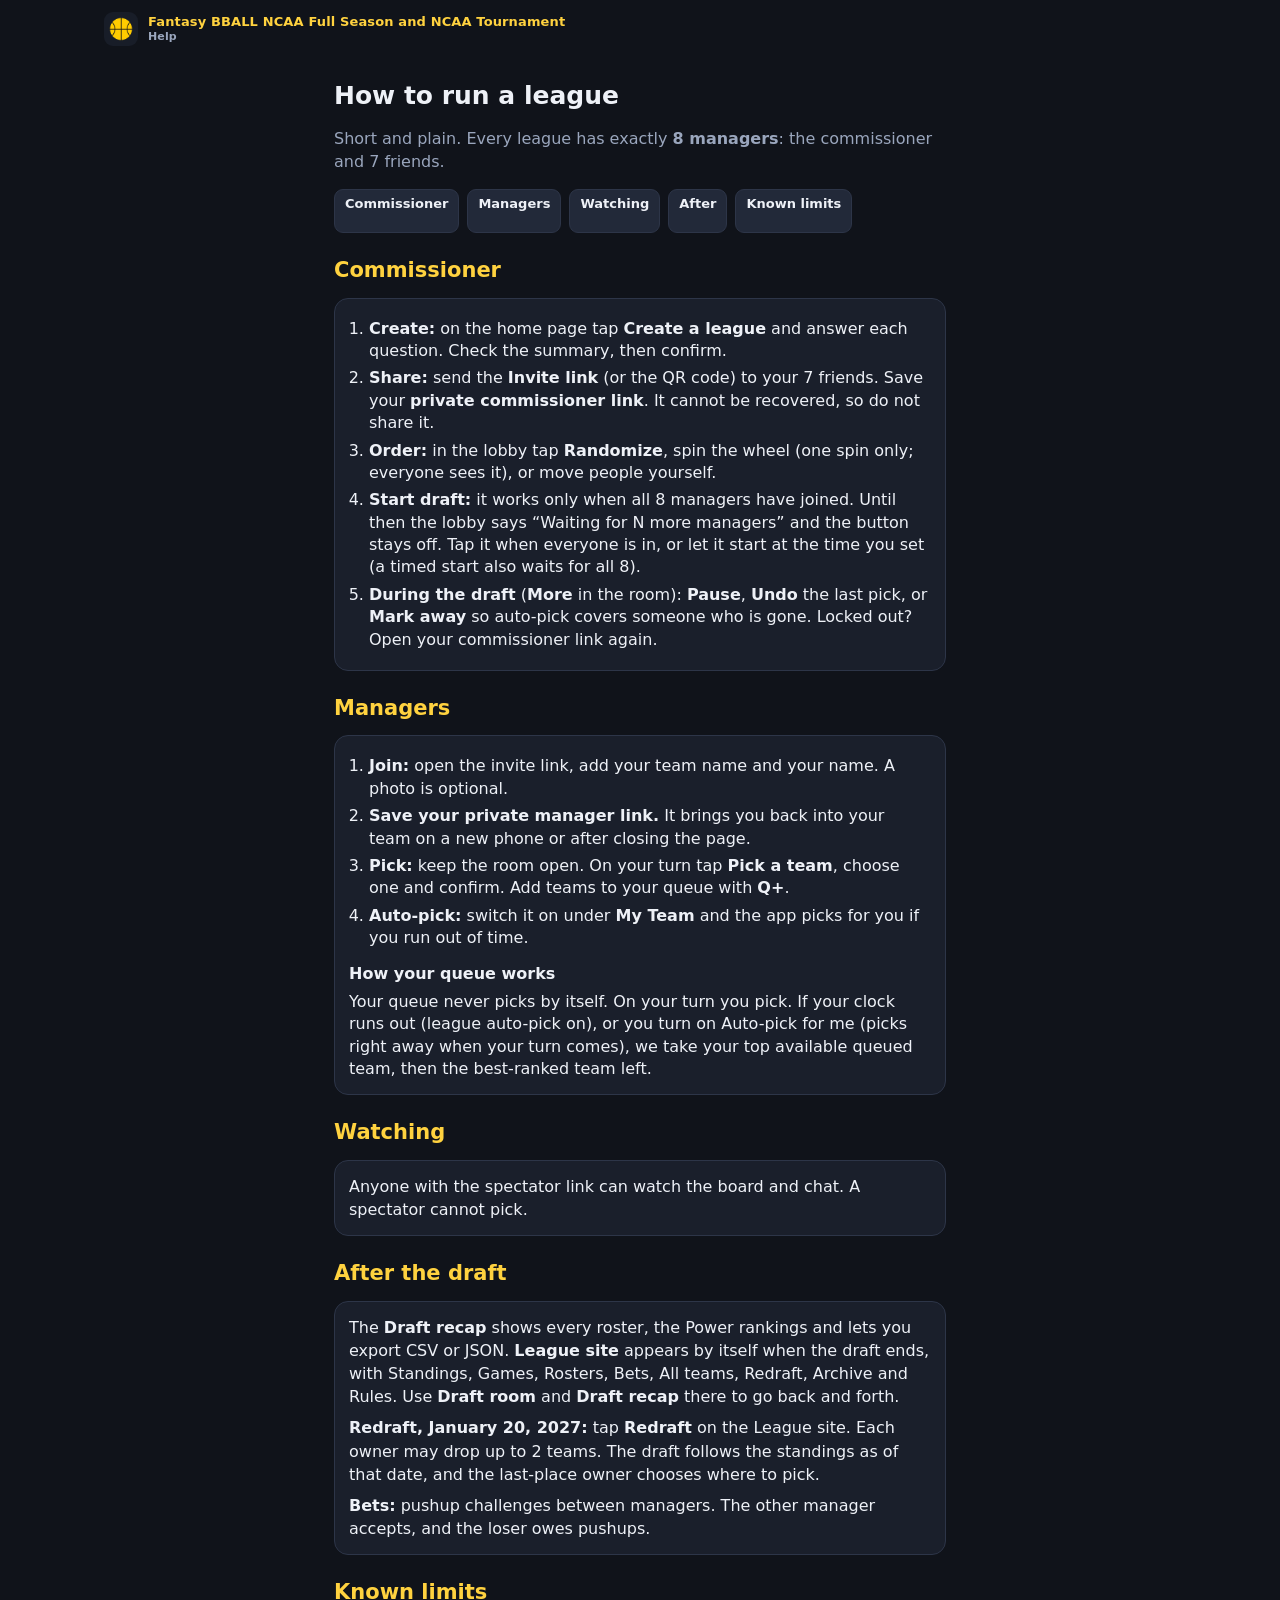
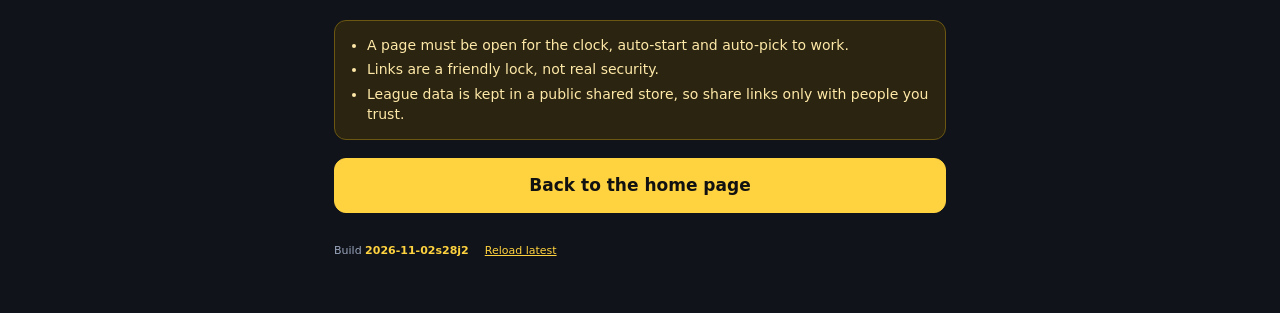
==== help.html @ fe318aaf "Request form uses the New bet template; Quick bet is an inline drop-down opening Request a bet" ====
<!doctype html>
<html lang="en">
<head>
<meta charset="utf-8">
<meta http-equiv="Content-Security-Policy" content="default-src 'self'; script-src 'self'; style-src 'self' 'unsafe-inline'; img-src 'self' data: blob: https://a.espncdn.com; connect-src 'self' https://textdb.dev; object-src 'none'; base-uri 'self'; form-action 'self'; frame-src 'none'">
<meta name="viewport" content="width=device-width,initial-scale=1,viewport-fit=cover">
<meta name="theme-color" content="#10131a">
<link rel="manifest" href="manifest.webmanifest">
<link rel="icon" type="image/png" href="icons/icon-192.png">
<link rel="apple-touch-icon" sizes="180x180" href="icons/apple-touch-icon.png">
<meta name="apple-mobile-web-app-capable" content="yes">
<meta name="mobile-web-app-capable" content="yes">
<meta name="apple-mobile-web-app-title" content="Fantasy BBALL">
<meta name="apple-mobile-web-app-status-bar-style" content="black">
<meta name="format-detection" content="telephone=no">
<link rel="stylesheet" href="css/app.css">
<title>How to run a league · Fantasy BBALL NCAA Full Season and NCAA Tournament</title>
</head>
<body>
<div id="top"></div>
<div class="wrap" id="app">
<div class="landing" id="helppage">
<h1>How to run a league</h1>
<p class="mut">Short and plain. Every league has exactly <b>8 managers</b>: the commissioner and 7 friends.</p>
<div class="row" id="helpjump"><a class="btn sm" href="#commissioner">Commissioner</a><a class="btn sm" href="#managers">Managers</a><a class="btn sm" href="#spectators">Watching</a><a class="btn sm" href="#after">After</a><a class="btn sm" href="#limits">Known limits</a></div>

<h2 id="commissioner" style="margin-top:22px">Commissioner</h2>
<div class="card" id="h_commissioner">
<ol class="steps">
<li><b>Create:</b> on the home page tap <b>Create a league</b> and answer each question. Check the summary, then confirm.</li>
<li><b>Share:</b> send the <b>Invite link</b> (or the QR code) to your 7 friends. Save your <b>private commissioner link</b>. It cannot be recovered, so do not share it.</li>
<li><b>Order:</b> in the lobby tap <b>Randomize</b>, spin the wheel (one spin only; everyone sees it), or move people yourself.</li>
<li><b>Start draft:</b> it works only when all 8 managers have joined. Until then the lobby says “Waiting for N more managers” and the button stays off. Tap it when everyone is in, or let it start at the time you set (a timed start also waits for all 8).</li>
<li><b>During the draft</b> (<b>More</b> in the room): <b>Pause</b>, <b>Undo</b> the last pick, or <b>Mark away</b> so auto-pick covers someone who is gone. Locked out? Open your commissioner link again.</li>
</ol></div>

<h2 id="managers" style="margin-top:22px">Managers</h2>
<div class="card" id="h_managers">
<ol class="steps">
<li><b>Join:</b> open the invite link, add your team name and your name. A photo is optional.</li>
<li><b>Save your private manager link.</b> It brings you back into your team on a new phone or after closing the page.</li>
<li><b>Pick:</b> keep the room open. On your turn tap <b>Pick a team</b>, choose one and confirm. Add teams to your queue with <b>Q+</b>.</li>
<li><b>Auto-pick:</b> switch it on under <b>My Team</b> and the app picks for you if you run out of time.</li>
</ol>
<h3 style="margin-top:12px">How your queue works</h3>
<p style="margin:0;line-height:1.4">Your queue never picks by itself. On your turn you pick. If your clock runs out (league auto-pick on), or you turn on Auto-pick for me (picks right away when your turn comes), we take your top available queued team, then the best-ranked team left.</p>
</div>

<h2 id="spectators" style="margin-top:22px">Watching</h2>
<div class="card" id="h_spec"><p style="margin:0">Anyone with the spectator link can watch the board and chat. A spectator cannot pick.</p></div>

<h2 id="after" style="margin-top:22px">After the draft</h2>
<div class="card" id="h_after"><p style="margin:0">The <b>Draft recap</b> shows every roster, the Power rankings and lets you export CSV or JSON. <b>League site</b> appears by itself when the draft ends, with Standings, Games, Rosters, Bets, All teams, Redraft, Archive and Rules. Use <b>Draft room</b> and <b>Draft recap</b> there to go back and forth.</p><p style="margin:8px 0 0"><b>Redraft, January 20, 2027:</b> tap <b>Redraft</b> on the League site. Each owner may drop up to 2 teams. The draft follows the standings as of that date, and the last-place owner chooses where to pick.</p><p style="margin:8px 0 0"><b>Bets:</b> pushup challenges between managers. The other manager accepts, and the loser owes pushups.</p></div>

<h2 id="limits" style="margin-top:22px">Known limits</h2>
<div class="card note" id="h_limits" style="margin-top:12px">
<ul class="steps">
<li>A page must be open for the clock, auto-start and auto-pick to work.</li>
<li>Links are a friendly lock, not real security.</li>
<li>League data is kept in a public shared store, so share links only with people you trust.</li>
</ul></div>

<p style="margin-top:18px"><a class="btn pri block" href="index.html" id="helphome">Back to the home page</a></p>
</div>
</div>
<script src="js/version.js"></script>
<script src="js/qr.min.js"></script>
<script src="shared/ui.js?v=1.23.0"></script>
<script src="js/core.js"></script>
<script src="js/store.js"></script>
<script src="assets/teams.js"></script>
<script src="js/ui.js"></script>
<script src="js/help.js"></script>
</body>
</html>
---- css/app.css ----
:root{--bg:#10131a;--card:#1a1f2b;--card2:#222939;--line:#2d3548;--tx:#eef1f7;--mut:#9aa6bd;--acc:#ffd23f;--good:#4ade80;--bad:#f87171;--warn:#fbbf24;--sb:env(safe-area-inset-bottom,0px)}
*{box-sizing:border-box;-webkit-tap-highlight-color:transparent}
html,body{margin:0;background:var(--bg);color:var(--tx);font:16px/1.45 system-ui,-apple-system,Segoe UI,Roboto,sans-serif}
body{min-height:100vh;min-height:100dvh}
a{color:var(--acc)}button{font:inherit;color:inherit;cursor:pointer}
.wrap{max-width:640px;margin:0 auto;padding:0 max(14px,env(safe-area-inset-right)) 40px max(14px,env(safe-area-inset-left))}
.wrap.wide{max-width:1100px}
.top{display:flex;align-items:center;gap:10px;padding:12px max(14px,env(safe-area-inset-right)) 8px max(14px,env(safe-area-inset-left));max-width:1100px;margin:0 auto}
.top .logo{width:34px;height:34px;border-radius:9px;flex:none}
.top .brand{font-weight:900;font-size:13px;line-height:1.15;color:var(--acc);letter-spacing:.01em;text-decoration:none;flex:1;min-width:0}
.top .brand small{display:block;color:var(--mut);font-weight:700;font-size:11px;margin-top:1px}
.top .hr{display:flex;gap:6px;align-items:center;flex:none}
h1{margin:6px 0 4px;font-size:clamp(26px,7.4vw,38px);line-height:1.1;color:var(--tx)}
h1 em{font-style:normal;color:var(--acc)}
h2{margin:0 0 6px;font-size:20px}
.sub{color:var(--mut);margin:0 0 16px}
.mut{color:var(--mut)}.small{font-size:13px}.tiny{font-size:12px}
.card{background:var(--card);border:1px solid var(--line);border-radius:14px;padding:14px;margin:12px 0}
.card h3{margin:0 0 6px;font-size:16px}
.btn{background:var(--card2);border:1px solid var(--line);border-radius:12px;padding:10px 14px;font-weight:800;font-size:15px;text-align:center;text-decoration:none;color:var(--tx);display:inline-block}
.btn.pri{background:var(--acc);color:#111;border-color:var(--acc)}
.btn.bad{background:#3a1717;border-color:#7f2d2d;color:#ffb4b4}
.btn.sm{padding:5px 10px;font-size:13px;border-radius:9px}
.btn.block{display:block;width:100%}
.btn:disabled,.btn[disabled]{opacity:.4;cursor:not-allowed}
.link{background:none;border:0;color:var(--acc);text-decoration:underline;padding:0;font-size:inherit;font-weight:700}
.row{display:flex;gap:8px;flex-wrap:wrap;align-items:center}.row.nw{flex-wrap:nowrap}.grow{flex:1;min-width:0}
.stack>*+*{margin-top:10px}
label.f{display:block;font-weight:800;margin:0 0 4px;font-size:14px}
input[type=text],input[type=search],input[type=password],input[type=number],input[type=datetime-local],select,textarea{width:100%;background:var(--card2);border:1px solid var(--line);color:var(--tx);border-radius:12px;padding:12px;font:inherit;outline:none;font-size:16px}
input:focus,select:focus,textarea:focus{border-color:var(--acc)}
select{width:auto}
.hint{color:var(--mut);font-size:13px;margin:6px 0 0}
.err{color:#ff9a9a;font-weight:700;font-size:14px;margin:8px 0 0;min-height:1.2em}
.note{background:#2a2410;border:1px solid #6b5712;color:#ffe9a8;border-radius:12px;padding:10px 12px;font-size:14px;margin:10px 0}
.hide{display:none!important}
.pill{display:inline-flex;align-items:center;gap:5px;padding:3px 10px;border-radius:99px;font-size:12px;font-weight:800;background:var(--card2);border:1px solid var(--line);white-space:nowrap}
.pill.live{color:var(--good);border-color:#1f6b3d}.pill.bad{color:var(--warn);border-color:#8a6d12}
.pill i{width:8px;height:8px;border-radius:50%;background:currentColor;display:inline-block}.pill.live i{animation:pulse 1.8s infinite}
@keyframes pulse{50%{opacity:.3}}
/* avatars */
.av{display:inline-flex;align-items:center;justify-content:center;border-radius:50%;flex:none;overflow:hidden;color:#111;font-weight:900;background:#888;line-height:1;vertical-align:middle}
.av img{width:100%;height:100%;object-fit:cover;display:block}
/* wizard */
.wiz{min-height:calc(100vh - 62px);min-height:calc(100dvh - 62px);display:flex;flex-direction:column}
.prog{margin:4px 0 14px}.prog .bar{height:6px;background:var(--card2);border-radius:99px;overflow:hidden}.prog .bar i{display:block;height:100%;background:var(--acc);border-radius:99px;transition:width .25s}
.prog .lbl{font-size:12px;color:var(--mut);font-weight:700;margin-top:5px;display:flex;justify-content:space-between}
.q{font-size:clamp(22px,6vw,28px);font-weight:900;line-height:1.15;margin:4px 0 6px}
.opts{display:grid;gap:10px;margin:14px 0}
.opt{display:block;text-align:left;width:100%;background:var(--card);border:2px solid var(--line);border-radius:14px;padding:13px 14px}
.opt b{display:block;font-size:17px}.opt span{display:block;color:var(--mut);font-size:13.5px;margin-top:2px}
.opt.on{border-color:var(--acc);background:#2a2410}
.chips{display:flex;flex-wrap:wrap;gap:8px;margin:14px 0}
.chipb{background:var(--card);border:2px solid var(--line);border-radius:12px;padding:12px 16px;font-weight:900;font-size:17px;min-width:76px;text-align:center}
.chipb.on{border-color:var(--acc);background:var(--acc);color:#111}
.stepper{display:flex;align-items:center;justify-content:center;gap:18px;margin:18px 0}
.stepper button{width:56px;height:56px;border-radius:16px;background:var(--card2);border:1px solid var(--line);font-size:28px;font-weight:900}
.stepper output{font-size:54px;font-weight:900;min-width:90px;text-align:center;color:var(--acc);font-variant-numeric:tabular-nums}
.wnav{position:sticky;bottom:0;background:linear-gradient(transparent,var(--bg) 22%);padding:22px 0 calc(14px + var(--sb));margin-top:auto;display:flex;gap:10px}
.wnav .btn{flex:1;padding:14px}
.sumrow{display:flex;gap:10px;align-items:flex-start;padding:10px 0;border-bottom:1px solid var(--line)}.sumrow:last-child{border:0}
.sumrow .k{color:var(--mut);font-size:12px;font-weight:800;text-transform:uppercase;letter-spacing:.04em}
.sumrow .v{font-weight:800}
.sumrow .ed{margin-left:auto;background:var(--card2);border:1px solid var(--line);border-radius:9px;padding:4px 9px;font-size:13px;font-weight:800}
.board-ex{border-collapse:collapse;font-size:12px;margin:8px 0}.board-ex td,.board-ex th{border:1px solid var(--line);padding:3px 6px;text-align:center;min-width:26px}.board-ex th{color:var(--mut);font-weight:700}
.tzline{margin:8px 0;padding:10px 12px;background:var(--card);border:1px solid var(--line);border-radius:12px;font-size:14px}
.tzline b{color:var(--acc)}
/* links screen */
.lnk{margin:0 0 16px}.lnk h3{margin:0 0 2px;font-size:16px}.lnk .why{color:var(--mut);font-size:13px;margin-bottom:6px}
.url{display:block;font-size:12.5px;word-break:break-all;background:var(--card2);border:1px solid var(--line);border-radius:8px;padding:8px 10px;margin:4px 0 8px;color:var(--tx);text-decoration:none;user-select:all}
.tag{display:inline-block;font-size:11px;font-weight:900;letter-spacing:.04em;border-radius:6px;padding:1px 7px;margin-left:6px;vertical-align:middle}
.tag.pri{background:#3a1717;color:#ffb4b4}.tag.ok{background:#12351f;color:var(--good)}.tag.mut{background:var(--card2);color:var(--mut)}
.qr{background:#fff;padding:10px;border-radius:12px;display:inline-block;line-height:0}.qr svg{width:190px;height:190px}
.code{font:800 22px/1 ui-monospace,Menlo,Consolas,monospace;letter-spacing:.06em;color:var(--acc)}
/* photo */
.photo-prev{display:flex;gap:14px;align-items:center}
.crop{position:relative;width:132px;height:132px;border-radius:18px;overflow:hidden;background:var(--card2);border:1px solid var(--line);touch-action:none;flex:none}
.crop canvas{width:100%;height:100%;display:block}
.emojis{display:flex;flex-wrap:wrap;gap:6px;margin-top:8px}.emojis button{width:42px;height:42px;font-size:22px;background:var(--card2);border:2px solid var(--line);border-radius:12px}.emojis button.on{border-color:var(--acc)}
/* room */
body.room{--tabh:55px}
html:has(body.room){scroll-padding-top:60px}
.tabs{position:sticky;top:0;z-index:20;background:#0b0e14;border-bottom:1px solid var(--line);display:flex;padding:0 max(env(safe-area-inset-right),calc((100vw - 1100px)/2)) 0 max(env(safe-area-inset-left),calc((100vw - 1100px)/2))}
.tabs a{display:block;text-align:center;text-decoration:none;-webkit-tap-highlight-color:transparent}
.tabs button,.tabs a{flex:1 1 0;min-width:0;min-height:54px;background:none;border:0;padding:6px 2px 5px;color:var(--mut);font:inherit;font-size:11px;font-weight:800;position:relative;white-space:nowrap;overflow:hidden;text-overflow:ellipsis;box-shadow:inset 0 -3px 0 transparent}
.tabs button:focus-visible,.tabs a:focus-visible{outline:2px solid var(--acc);outline-offset:-3px}
@media (min-width:900px){body.room{--tabh:59px}.tabs button,.tabs a{font-size:14px;min-height:58px}.tabs button span,.tabs a span{display:inline-block;margin-right:7px;vertical-align:-2px}}
.tabs button span,.tabs a span{display:block;font-size:19px;line-height:1.1}.tabs button.on,.tabs a.on{color:var(--acc);box-shadow:inset 0 -3px 0 var(--acc)}

.tabs .bd{position:absolute;top:3px;left:55%;background:var(--bad);color:#fff;border-radius:99px;font-size:10px;padding:0 5px;font-weight:900}
.banner{border-radius:16px;padding:12px 14px;margin:8px 0;background:var(--card);border:1px solid var(--line);display:flex;gap:12px;align-items:center}
.banner .bm{flex:1;min-width:0}.banner .lbl{font-size:11px;font-weight:900;letter-spacing:.1em;color:var(--acc)}
.banner .nm{font-size:20px;font-weight:900;line-height:1.15;overflow-wrap:anywhere}.banner .sb{color:var(--mut);font-size:13px;margin-top:2px}
.banner .cd{font-size:30px;font-weight:900;font-variant-numeric:tabular-nums;text-align:right}.banner .cd small{display:block;font-size:10px;color:var(--mut);font-weight:700;letter-spacing:.05em}
.banner.me{background:var(--acc);color:#111;border-color:#fff}.banner.me .lbl,.banner.me .sb{color:#2b2400}
.cd.low{color:var(--bad)}.banner.me .cd.low{color:#a10000}.cd.warn{animation:pulse .8s infinite}
.pickbtn{display:block;width:100%;margin:8px 0 0;padding:13px;font-size:16px}
.alertbar{background:#4b3a0b;border:1px solid #8a6d12;color:#ffe08a;border-radius:12px;padding:8px 12px;margin:6px 0;font-weight:700;font-size:14px}
.cflict{background:#3a1717;border:1px solid #7f2d2d;color:#ffd0d0;border-radius:12px;padding:10px 12px;margin:8px 0;font-weight:700}
.chip{text-decoration:none;display:inline-flex;align-items:center;gap:5px;padding:2px 8px 2px 2px;border-radius:99px;font-weight:700;font-size:12.5px;border:2px solid transparent;max-width:100%;white-space:nowrap}
.chip img,.chip .nologo{width:22px;height:22px;border-radius:50%;background:#fff;object-fit:contain;padding:1px;flex:none}.chip .nologo{display:inline-block}
.chip.big{font-size:15px;padding:3px 11px 3px 3px}.chip.big img{width:30px;height:30px}
.chip.sm{font-size:11px;padding:1px 6px 1px 1px}.chip.sm img,.chip.sm .nologo{width:18px;height:18px}
.bwrap{overflow:auto;border:1px solid var(--line);border-radius:12px;background:var(--card);max-height:68vh}
table.board{border-collapse:separate;border-spacing:0;min-width:100%}
.board th,.board td{border-right:1px solid var(--line);border-bottom:1px solid var(--line);padding:3px;text-align:center;vertical-align:middle}
.board th{position:sticky;top:0;background:#151a25;z-index:2;font-size:11px;min-width:92px;padding:5px 3px;font-weight:800}
.board th .av{display:flex;margin:0 auto 2px}.board th .tn{display:block;color:var(--mut);font-weight:600;font-size:10px;overflow:hidden;text-overflow:ellipsis;white-space:nowrap;max-width:90px;margin:0 auto}
.board th.me{background:#3a3211;color:var(--acc)}
.board th.rh,.board td.rh{position:sticky;left:0;z-index:3;min-width:34px;width:34px;background:#151a25;font-size:11px;font-weight:900;color:var(--mut)}
.board td{height:48px;min-width:92px;position:relative}.board td .pn{position:absolute;top:1px;left:3px;font-size:9px;color:var(--mut);font-weight:800}
.board td.cur{outline:2px solid var(--acc);outline-offset:-2px;background:#2a2410}.board td.mine{background:#1f2616}
.board td .dim{color:#3d465c;font-size:12px;font-weight:800}.board td .chip{max-width:88px;overflow:hidden}.board td .au{position:absolute;top:1px;right:3px;font-size:9px}
.ctl{position:sticky;top:0;background:var(--bg);padding:6px 0;z-index:4}
.sortlbl{display:block;margin:8px 2px 3px;font-size:12px;font-weight:900;letter-spacing:.04em;text-transform:uppercase;color:var(--acc)}
.sortsel{display:block;width:100%;padding:11px 12px;font-size:16px;font-weight:800;border:2px solid var(--acc);border-radius:12px;background:var(--card);color:var(--tx)}
.pills{display:flex;gap:6px;margin-top:6px;overflow-x:auto;padding-bottom:2px}.pills button{flex:none;white-space:nowrap;background:var(--card);border:1px solid var(--line);border-radius:99px;padding:4px 10px;font-size:12px;font-weight:800}
.pills button.on{background:var(--acc);color:#111;border-color:var(--acc)}
.trow{display:flex;align-items:center;gap:8px;padding:7px 8px;background:var(--card);border:1px solid var(--line);border-radius:12px;margin:5px 0}.trow.taken{opacity:.5}.trow.go{cursor:pointer}
.trow .tm{flex:1;min-width:0;display:flex;flex-direction:column;gap:2px;align-items:flex-start}.trow .tm small{color:var(--mut);font-size:11px}
.trow .rk{font-size:12px;color:var(--mut);font-weight:800;min-width:36px;text-align:center}.trow .rk small{display:block;font-size:9px;font-weight:700;color:#6f7893}
.grp{background:var(--bg);margin:10px 0 2px;padding:3px 2px;font-weight:900;font-size:13px;color:var(--acc);display:flex;justify-content:space-between;border-bottom:1px solid var(--line)}.grp small{color:var(--mut);font-weight:700}
.wstar{background:none;border:0;font-size:20px;line-height:1;padding:2px 4px;color:#586079}.wstar.on{color:var(--acc)}
.qbtn{background:none;border:1px solid var(--line);border-radius:8px;font-size:11px;font-weight:900;padding:5px 6px;color:var(--mut)}.qbtn.on{color:#111;background:var(--acc);border-color:var(--acc)}
.dr{font-size:10px;font-weight:900;color:#9fd7a8}
#pickov{position:fixed;inset:0;background:#10131a;z-index:35;overflow:auto}#pickov .pbox{max-width:560px;margin:0 auto;padding:8px 12px calc(24px + var(--sb))}
#pickov .phead{display:flex;justify-content:space-between;align-items:center;gap:8px;padding:6px 2px}#pickov .phead small{display:block;color:var(--mut)}
.opills{display:flex;gap:6px;overflow-x:auto;padding:4px 0}.opills button{flex:none;display:flex;align-items:center;gap:6px;background:var(--card);border:1px solid var(--line);border-radius:99px;padding:4px 11px 4px 4px;font-weight:800;font-size:13px}.opills button.on{background:var(--acc);color:#111;border-color:var(--acc)}
.qrow{display:flex;align-items:center;gap:6px;padding:5px 0;border-bottom:1px solid var(--line)}.qrow:last-child{border:0}.qn{width:22px;color:var(--acc);font-weight:900;text-align:center}
.sw{display:flex;align-items:center;gap:10px;font-weight:800}.sw input{width:22px;height:22px;accent-color:var(--acc);flex:none}
.mrow{display:flex;gap:10px;align-items:center;padding:8px 0;border-bottom:1px solid var(--line)}.mrow:last-child{border:0}
.mrow .nm{font-weight:800;min-width:0;overflow:hidden;text-overflow:ellipsis;white-space:nowrap}.mrow .tm2{color:var(--mut);font-size:12.5px;overflow:hidden;text-overflow:ellipsis;white-space:nowrap}
.mrow .no{color:var(--acc);font-weight:900;width:22px;text-align:center;flex:none}
.mrow.drag{background:#2a2410;border-radius:10px}.handle{touch-action:none;cursor:grab;color:var(--mut);font-size:20px;padding:4px 6px;user-select:none}
.mrow.open .nm{color:var(--mut)}
.dot{width:9px;height:9px;border-radius:50%;background:#5b6578;display:inline-block;flex:none}.dot.on{background:var(--good);box-shadow:0 0 0 2px rgba(74,222,128,.22)}
.seg{display:flex;gap:6px;margin:6px 0}.seg button{flex:1;background:var(--card);border:1px solid var(--line);border-radius:10px;padding:8px;font-weight:800}.seg button.on{background:var(--acc);color:#111;border-color:var(--acc)}
.msg{background:var(--card);border:1px solid var(--line);border-radius:12px;padding:7px 10px;margin:6px 0;max-width:92%}.msg.mine{margin-left:auto;background:#2a2410;border-color:#5b4a12}
.msg .who{font-size:11px;font-weight:900;color:var(--acc);display:flex;gap:6px;align-items:center}.msg .tx{overflow-wrap:anywhere;white-space:pre-wrap}
.msg .rx{display:flex;gap:4px;flex-wrap:wrap;margin-top:4px}.rx button{background:var(--card2);border:1px solid var(--line);border-radius:99px;padding:1px 7px;font-size:12px}.rx button.on{border-color:var(--acc);background:#3a3211}
.chatbox{position:sticky;bottom:var(--sb);display:flex;gap:6px;background:var(--bg);padding:8px 0;z-index:4}
.tag2{display:inline-block;font-size:10px;font-weight:900;border-radius:6px;padding:1px 6px;letter-spacing:.04em;background:var(--card2);color:var(--mut)}.tag2.value{background:#12351f;color:var(--good)}.tag2.reach{background:#3a1717;color:#ffb4b4}.tag2.auto{color:var(--acc)}
.sheetbg{position:fixed;inset:0;background:rgba(0,0,0,.6);z-index:40;display:flex;align-items:flex-end;justify-content:center}
.sheet{background:var(--card);border-top:3px solid var(--acc);border-radius:18px 18px 0 0;padding:16px 16px calc(16px + var(--sb));width:100%;max-width:520px;max-height:90vh;max-height:90dvh;overflow:auto}
.fixedval{padding:11px 12px;border:1px dashed var(--line);border-radius:10px;color:var(--mut);font-size:16px}
.sheet h2{margin:0 0 8px;font-size:20px}
.toast{position:fixed;left:50%;transform:translateX(-50%);bottom:calc(12px + var(--sb));background:#0b0e14;border:1px solid var(--acc);color:var(--tx);padding:9px 14px;border-radius:12px;z-index:60;max-width:92vw;font-weight:700;box-shadow:0 6px 24px rgba(0,0,0,.5);text-align:center;font-size:14px}
.ov{position:fixed;inset:0;background:rgba(5,7,11,.94);z-index:50;display:flex;flex-direction:column;align-items:center;justify-content:center;padding:20px;overflow:auto}
.who8{display:grid;grid-template-columns:1fr 1fr;gap:8px;width:100%;max-width:420px;margin:14px 0}.who8 button{display:flex;flex-direction:column;align-items:center;gap:6px;background:var(--card);border:1px solid var(--line);border-radius:14px;padding:12px 8px;font-weight:800;font-size:15px}
.urlbox{font-size:12px;word-break:break-all;background:var(--card2);padding:6px 8px;border-radius:8px;margin:6px 0;user-select:all}
.pr{display:flex;flex-wrap:wrap;align-items:center;gap:5px 6px;background:var(--card);border:1px solid var(--line);border-radius:12px;padding:6px 9px;min-width:0;margin:6px 0}
.pr .prl{font-size:12px;font-weight:800;color:var(--acc)}.pc{display:inline-flex;align-items:center;gap:5px;padding:2px 9px 2px 3px;border-radius:99px;border:1px solid var(--line);background:var(--card2);font-size:12px;font-weight:700}
.pc.off{opacity:.7;background:transparent;border-style:dashed;color:var(--mut)}.pc.me{border-color:var(--acc)}
#buildtag{font-size:11px;color:var(--mut);margin:14px 0 0;display:flex;gap:8px;align-items:center;flex-wrap:wrap}#buildtag b{color:var(--acc)}
#buildtag a{display:inline-flex;align-items:center;box-sizing:border-box;min-height:44px;min-width:44px;padding:0 8px}
#wheelov{position:fixed;inset:0;background:rgba(8,10,16,.9);z-index:45;display:flex;align-items:flex-start;justify-content:center;overflow:auto;padding:10px}
.wbox{background:var(--card);border:1px solid var(--line);border-top:3px solid var(--acc);border-radius:18px;padding:12px;width:100%;max-width:420px}.wbox h2{margin:0 0 4px;font-size:19px}
.wheelwrap{position:relative;width:min(100%,300px);margin:6px auto}.wheelwrap svg{width:100%;height:auto;display:block;overflow:visible}
.wptr{position:absolute;left:50%;top:-8px;transform:translateX(-50%);width:0;height:0;border-left:11px solid transparent;border-right:11px solid transparent;border-top:22px solid var(--acc);z-index:2}
.wslots{display:grid;grid-template-columns:1fr 1fr;gap:4px 8px;margin:8px 0}.wslot{display:flex;gap:6px;align-items:center;background:var(--card2);border:1px solid var(--line);border-radius:10px;padding:5px 8px;font-size:13px;font-weight:700;min-width:0}
.wslot b{color:var(--acc);min-width:18px}.wslot.next{border-color:var(--acc)}.wslot.empty{color:var(--mut);font-weight:600}.wslot span{overflow:hidden;text-overflow:ellipsis;white-space:nowrap}
.wwin{text-align:center;font-weight:900;font-size:16px;min-height:24px;color:var(--acc)}
.rost{display:flex;flex-wrap:wrap;gap:5px;margin-top:8px}
@media(min-width:900px){body.room .wrap{max-width:1100px}.board td,.board th{min-width:104px}.bwrap{max-height:72vh}}
.landing{padding-top:22px;text-align:left}.landing h1{font-size:25px;line-height:1.15;margin:6px 0 8px}.landing .ball{font-size:38px}.landing .btn.block{padding:14px;font-size:17px;margin:14px 0 4px}
.toprow{display:flex;gap:6px;align-items:center;flex-wrap:wrap;max-width:1100px;margin:0 auto;padding:0 max(14px,env(safe-area-inset-right)) 6px max(14px,env(safe-area-inset-left))}
.toast{pointer-events:none}
/* ---- league site (Stage 2) ---- */
.strow{padding:0;overflow:hidden}.strow summary{display:flex;align-items:center;gap:10px;padding:10px 12px;cursor:pointer;list-style:none}.strow summary::-webkit-details-marker{display:none}
.strow summary .grow{display:flex;flex-direction:column;line-height:1.25}.strow .nm{font-size:16px;overflow:hidden;text-overflow:ellipsis;white-space:nowrap}.strow .tn{overflow:hidden;text-overflow:ellipsis;white-space:nowrap}
.place{width:26px;text-align:center;font-weight:900;font-size:18px;color:var(--mut);flex:none}.place small{font-size:11px}.place.first{color:var(--acc)}
.score{text-align:right;flex:none;min-width:48px;display:flex;flex-direction:column;line-height:1.1}.score b{font-size:24px}.score small{font-size:11px;color:var(--mut);font-weight:700}
.strow[open] summary{border-bottom:1px solid var(--line);background:var(--card2)}
.strow .det{padding:8px 12px 10px}.tl{display:flex;align-items:center;gap:8px;padding:3px 0}.tl2{padding:4px 0;border-top:1px solid var(--line)}.tl2:first-child{border-top:0}.evs{margin-top:1px}
.up{padding:5px 0;border-top:1px solid var(--line);display:flex;flex-wrap:wrap;gap:5px;align-items:center}.up:first-of-type{border-top:0}
.seedtag{background:var(--acc);color:#111;border-radius:6px;padding:0 6px;font-size:11px;font-weight:900}
.tcard .schools{margin-top:10px}.school{display:flex;align-items:center;gap:8px;flex-wrap:wrap;padding:5px 0;border-top:1px solid var(--line)}.school:first-child{border-top:0}.school .rec{min-width:34px}.school .stt{color:var(--mut);margin-left:auto;text-align:right}
.dayh{font-size:12px;font-weight:900;color:var(--mut);text-transform:uppercase;letter-spacing:.04em;margin:14px 2px 2px}
.game{padding:8px 12px;margin:6px 0}.game .gt{margin-bottom:2px}.gs{display:flex;align-items:center;gap:7px;padding:2px 0}.gs .sd{width:18px;text-align:center;font-size:11px;font-weight:800;color:var(--mut)}.gs .own{color:var(--mut)}
.gs .sc{margin-left:auto;font-weight:700;font-size:17px;color:var(--mut);min-width:28px;text-align:right}.gs.w .sc{color:var(--tx);font-weight:900}
.upb{background:var(--warn);color:#111;border-radius:5px;padding:0 5px;font-size:10px;font-weight:900;text-transform:uppercase}
.gfil{margin:4px 0 2px;flex-wrap:nowrap}.gfil select{flex:1;min-width:0;width:100%}

@media(min-width:900px){#lapp{max-width:960px}.tgrid{display:grid;grid-template-columns:1fr 1fr;gap:0 14px;align-items:start}.dsplit{display:grid;grid-template-columns:1fr 1fr;gap:0 14px;align-items:start}}
.demobar{background:var(--acc);color:#111;font-weight:700;font-size:14px;padding:8px 12px;text-align:center;position:sticky;top:0;z-index:20}
.demobar a{color:#111;text-decoration:underline;margin-left:6px}
.board th .tn{white-space:normal;line-height:1.15;max-height:2.3em;overflow:hidden;max-width:100px}
@media(min-width:1200px){body.room .wrap{max-width:1400px}.board td,.board th{min-width:100px}}

/* help page */
.steps{margin:0;padding-left:20px}.steps li{margin:5px 0;line-height:1.4}ul.steps{list-style:disc}#helppage h2{font-size:21px;color:var(--acc);margin-bottom:0}#helpjump{margin:12px 0 0}#helppage .card h3{color:var(--tx)}html{scroll-padding-top:12px}html:has(#helppage){scroll-behavior:smooth}

/* touch devices: tap targets of at least 44 px (iOS / Android guidance) and no double-tap zoom delay */
html{touch-action:manipulation}
@media (pointer:coarse),(max-width:700px){
  a.url{min-height:44px;display:flex;align-items:center}
 .btn,.btn.sm,button.btn{min-height:44px}
 .btn.sm{min-width:44px;display:inline-flex;align-items:center;justify-content:center}
 .seg button,.opills button,.pills button,.chipb,.sumrow .ed,.qbtn,.wstar,button[data-a=ropen],button[data-a=emoji],button[data-a=om]{min-height:44px;min-width:44px}
 .pills button,.opills button{display:inline-flex;align-items:center}
 .sw{min-height:44px}
 .rx button,.msg .rx button{min-height:44px;min-width:44px}
 .handle{display:inline-flex;align-items:center;justify-content:center;min-width:44px;min-height:44px}
 .link{min-height:44px;min-width:44px;padding:0 10px}
 input[type=range]{min-height:44px;margin:0}
 .top .brand{display:flex;flex-direction:column;justify-content:center;min-height:44px}
 #buildtag a{display:inline-flex;align-items:center;box-sizing:border-box;min-height:44px;min-width:44px;padding:0 8px}
 #leaguehome2,.demobar a{display:inline-block;padding:12px 8px}
 .demobar a{margin:-12px 0 -12px 4px}
}
a,button,input,select,textarea,label,summary,[data-a]{touch-action:manipulation}
/* WebKit (iPhone/iPad) draws a native white select that hides the light text: use our own dark select with a chevron; dark native pickers */
:root{color-scheme:dark}
select,select.sortsel{-webkit-appearance:none;appearance:none;background-color:var(--card2);color:var(--tx);padding-right:36px;background-image:url("data:image/svg+xml,%3Csvg xmlns='http://www.w3.org/2000/svg' width='14' height='9' viewBox='0 0 14 9'%3E%3Cpath d='M1 1l6 6 6-6' fill='none' stroke='%239aa6bd' stroke-width='2' stroke-linecap='round' stroke-linejoin='round'/%3E%3C/svg%3E");background-repeat:no-repeat;background-position:right 13px center}
select.sortsel{background-color:var(--card)}
select option{background:var(--card);color:var(--tx)}
/* toast: 12px above the bottom edge; above the sticky League site button while that button is showing (it is hidden at >=900px wide and on short landscape phones) */
body.hasstick .toast{bottom:calc(72px + var(--sb))}
@media (min-width:900px){body.hasstick .toast{bottom:calc(12px + var(--sb))}}
@media (max-height:500px){body.hasstick .toast{bottom:calc(12px + var(--sb))}}
/* a toast must not sit on top of an open dialog */
body:has(.sheetbg) .toast,body:has(#pickov) .toast{bottom:auto;top:calc(12px + env(safe-area-inset-top))}

/* redraft: slots of owners who dropped nothing */
.board td.skip{opacity:.4;background:transparent}
.board td.skip .pn{opacity:.6}

/* league-site links */
a.pill{color:var(--acc);text-decoration:none}.pill.dis{opacity:.55}
.banner.finalbn{flex-wrap:wrap}.endbtns{width:100%}
@media (pointer:coarse),(max-width:700px){a.pill{min-height:44px}}

/* recap: rosters side by side (swipe on a phone, grid on a desktop) */
.rosgrid{display:flex;gap:10px;overflow-x:auto;scroll-snap-type:x proximity;padding-bottom:6px;-webkit-overflow-scrolling:touch}
.rosgrid .roster{flex:0 0 min(86%,300px);scroll-snap-align:start;margin:0}
@media (min-width:900px){.rosgrid{display:grid;grid-template-columns:repeat(auto-fit,minmax(260px,1fr));overflow:visible}.rosgrid .roster{flex:none}}
.strength{margin-top:6px}
.sitebtns{margin:8px 0}.sitebtns .btn{min-height:44px;display:flex;align-items:center;justify-content:center;text-align:center}.sitebtns .btn.cur{border-color:var(--acc);color:var(--acc)}
.endbig{display:flex;min-height:56px;align-items:center;justify-content:center;font-size:18px;text-align:center}
.nextlist{margin:6px 0 0;padding-left:20px;line-height:1.5}
.hl{display:flex;gap:10px;align-items:center;padding:8px 0;border-top:1px solid var(--line)}

/* ===== League site (league.html): same family as the reference site: banner, big yellow title, one-row tab bar, rank cards, chat bar ===== */
body.lsite .wrap{max-width:1000px;padding:0 0 100px}
.lhdr{position:relative;margin:0 0 4px}
.hero{aspect-ratio:1280/420;background:linear-gradient(135deg,#17224a 0%,#2b2a4a 55%,#6b4220 100%) center 40%/cover no-repeat;border-radius:0 0 18px 18px;overflow:hidden;min-height:96px}
@media (max-width:640px){.hero{aspect-ratio:16/10;background-position:50% 30%}}
.hero.herofail{background-image:linear-gradient(135deg,#17224a 0%,#2b2a4a 55%,#6b4220 100%)!important}
.heroctl{position:absolute;top:10px;right:10px;display:flex;gap:6px;flex-wrap:wrap;justify-content:flex-end;z-index:2}
.heroctl .btn{background:rgba(16,19,26,.82);backdrop-filter:blur(4px);min-height:44px}
.titlebar{padding:12px 14px 4px}
.titlebar .lab{letter-spacing:.1em;font-weight:900;color:var(--acc);font-size:11px}
.titlebar h1{color:var(--acc);margin:2px 0 4px;font-size:clamp(34px,9vw,56px);letter-spacing:.03em;font-weight:900;line-height:1;overflow-wrap:anywhere}
.lnav{position:sticky;top:var(--demoh,0px);z-index:5;background:var(--bg);border-bottom:1px solid var(--line);padding:6px 4px;display:flex;flex-wrap:nowrap;gap:2px;overflow:hidden;margin:8px 0 0}
.lnav button,.lnav a.nd{position:relative;flex:1 1 0;min-width:0;display:flex;flex-direction:column;align-items:center;justify-content:center;gap:2px;background:var(--card);color:var(--tx);border:1px solid var(--line);border-radius:9px;padding:4px 0;min-height:46px;font:inherit;font-size:10px;font-weight:800;letter-spacing:-.01em;line-height:1.05;white-space:nowrap;cursor:pointer;text-decoration:none}
.lnav a.nd{border-style:dashed;border-color:var(--acc)}
.lnav .ni{font-size:17px;line-height:1}.lnav .nl{display:block;max-width:100%;overflow:hidden}.lnav .nl.f{display:none}
.lnav button.on{background:var(--acc);color:#111;border-color:var(--acc)}
.lnav button:focus-visible,.lnav a.nd:focus-visible{outline:2px solid var(--acc);outline-offset:1px}
@media (max-width:370px){.lnav{padding:6px 2px;gap:1px}.lnav button,.lnav a.nd{font-size:8.8px;letter-spacing:-.025em}}
@media (min-width:600px) and (max-width:1039px){.lnav button,.lnav a.nd{font-size:11.5px}.lnav .ni{font-size:19px}}
@media (min-width:1040px){.lnav{padding:8px;gap:4px}.lnav button,.lnav a.nd{flex:1 1 auto;flex-direction:row;gap:5px;border-radius:99px;padding:8px 10px;min-height:44px;font-size:13px;letter-spacing:0}.lnav .ni{font-size:14px}.lnav .nl.f{display:block}.lnav .nl.s{display:none}}
#lmain{padding:12px 10px 20px}
body.lsite .card{border-radius:14px}
body.lsite .seg{max-width:440px}
/* rank cards */
.card.oc{padding:12px}.card.oc>summary{list-style:none;cursor:pointer}.card.oc>summary::-webkit-details-marker{display:none}
.card.oc summary.lb{display:grid;grid-template-columns:46px minmax(0,1fr) auto;grid-template-areas:"rank who pts" "bar bar bar" "chips chips chips";column-gap:10px;align-items:center}
.card.oc .rank{grid-area:rank;font-size:26px;font-weight:900;text-align:center;color:var(--acc)}.card.oc .place small{font-size:13px}
.card.oc .who{grid-area:who;display:flex;gap:8px;align-items:center;min-width:0}.card.oc .wn{min-width:0;display:flex;flex-direction:column}
.card.oc .wn b{font-size:17px}.card.oc .wn small{color:var(--mut);display:block}
.card.oc .pts{grid-area:pts;font-size:28px;font-weight:900;text-align:right}.card.oc .pts small{display:block;font-size:11px;color:var(--mut);font-weight:600}
.card.oc .bar{grid-area:bar;display:block;height:6px;background:var(--card2);border-radius:9px;margin-top:8px;overflow:hidden}.card.oc .bar i{display:block;height:100%;background:var(--acc)}
.card.oc .chips{grid-area:chips;display:grid;grid-template-columns:repeat(auto-fill,minmax(112px,1fr));gap:6px 4px;margin-top:8px}
.card.oc .cc{display:flex;flex-direction:column;align-items:flex-start;min-width:0}.card.oc .cc .chip{max-width:100%}.card.oc .cc .cr{font-size:11px;color:var(--mut);margin:1px 0 0 6px;font-variant-numeric:tabular-nums}
.card.oc[open] summary{margin-bottom:6px}
@media (min-width:700px){.card.oc summary.lb{grid-template-columns:56px 210px 70px minmax(0,1fr);grid-template-areas:"rank who pts chips" "bar bar bar bar";column-gap:12px}.card.oc .chips{margin-top:0}}
.dayh{margin:16px 2px 4px;font-weight:800;color:var(--acc)}
/* chat bar */
.chatbar{position:fixed;left:50%;transform:translateX(-50%);bottom:max(8px,env(safe-area-inset-bottom));width:min(980px,calc(100% - 20px));z-index:6;display:grid;grid-template-columns:auto minmax(0,1fr) auto;grid-template-areas:"cl cp cb" "cm cm cb";gap:0 10px;align-items:center;min-height:52px;padding:6px 12px;background:#2a2410;border:1.5px solid var(--acc);border-radius:14px;color:var(--tx);text-decoration:none;box-shadow:0 6px 24px rgba(0,0,0,.45)}
.chatbar .cl{grid-area:cl;font-size:11px;color:var(--mut);font-weight:800}.chatbar .cp{grid-area:cp;font-size:12px;color:var(--mut);overflow:hidden;white-space:nowrap;text-overflow:ellipsis}
.chatbar .cm{grid-area:cm;font-weight:800;overflow:hidden;white-space:nowrap;text-overflow:ellipsis}
.chatbar .cb{grid-area:cb;min-width:30px;height:30px;border-radius:50%;background:#e8365d;color:#fff;font-weight:900;display:flex;align-items:center;justify-content:center;font-size:13px}.chatbar .cb[hidden]{display:none}
/* end-of-draft: League site is the biggest action; See my team is a large secondary; Draft recap is small */
.banner.finalbn .endbig{width:100%;min-height:64px;font-size:20px;font-weight:900;margin:0 0 8px}
.banner.finalbn .endsec{display:flex;align-items:center;justify-content:center;width:100%;min-height:52px;font-size:17px;font-weight:800;margin-top:8px}
.endsmall{width:100%;display:flex;justify-content:center;margin-top:8px}.endsmall .btn{min-height:44px}
.stickysite{position:fixed;left:max(12px,env(safe-area-inset-left));right:max(12px,env(safe-area-inset-right));bottom:calc(10px + var(--sb));z-index:19;min-height:50px;display:flex;align-items:center;justify-content:center;font-size:17px;font-weight:900;text-align:center;text-decoration:none;box-shadow:0 6px 22px rgba(0,0,0,.5)}
.stickysite[hidden]{display:none}
.stickysite.rc{bottom:calc(10px + var(--sb))}
body.hasstick .wrap{padding-bottom:96px}body.hasstick.recapp .wrap{padding-bottom:90px}
@media (min-width:900px){.stickysite{display:none}body.hasstick .wrap{padding-bottom:40px}}
.card.oc .chips{grid-template-columns:repeat(auto-fill,minmax(100px,1fr))!important}
.card.oc .cc .chip{overflow:hidden;text-overflow:ellipsis}

.wrap .ctl{top:var(--tabh,0px)}
@media (min-width:700px){.card.oc .chips{grid-template-columns:repeat(3,minmax(0,1fr))!important;gap:8px 8px}.card.oc summary.lb{align-items:center}}
.card.oc summary.lb{align-content:start}
.sitebtns{flex-wrap:nowrap;width:100%}.sitebtns .btn{flex:1 1 0;white-space:nowrap;min-width:0}
/* recap: exports are small, low-key text links at the very bottom (below rosters and highlights) */
.exportrow{display:flex;gap:6px;justify-content:center;align-items:center;flex-wrap:wrap;margin:18px 0 10px;font-size:13px}
.lnkbtn{background:none;border:0;color:var(--mut);text-decoration:underline;font:inherit;font-size:13px;min-height:44px;padding:0 12px;cursor:pointer}
.lnkbtn:hover,.lnkbtn:focus-visible{color:var(--acc)}
body.hasstick.recapp .exportrow{margin-bottom:70px}

/* chat tab: the page is a column, the message box is pinned to the bottom of the screen even with few messages */
body[data-tab=chat] .wrap{display:flex;flex-direction:column;min-height:calc(100vh - var(--tabh));min-height:calc(100dvh - var(--tabh));padding-bottom:0}
body[data-tab=chat] #view{flex:1;display:flex;flex-direction:column}
body[data-tab=chat] #chatbody{flex:1}
body[data-tab=chat] .chatbox{margin-top:auto;position:sticky;bottom:0;padding-bottom:calc(8px + var(--sb))}
.sr{position:absolute;width:1px;height:1px;overflow:hidden;clip:rect(0 0 0 0);white-space:nowrap}
/* reduced motion: no pulses, no progress or other transitions */
@media (prefers-reduced-motion:reduce){*,*::before,*::after{animation:none!important;transition:none!important}.pill.live i,.cd.warn{animation:none!important}.prog .bar i{transition:none!important}html:has(#helppage){scroll-behavior:auto}}
/* short landscape phones: the sticky League site button would cover the board; the End-of-draft banner still has the League site button */
@media (max-height:500px){.stickysite{display:none}body.hasstick .wrap{padding-bottom:40px}}

/* ---- Teams tab, compact rows (44 px) + grid on wide screens + sticky sort/filter header ---- */
.ctl{display:grid;grid-template-columns:minmax(0,1fr);gap:4px;padding:6px 0 6px;box-shadow:0 6px 8px -6px rgba(0,0,0,.7)}
.ctl input[type=search]{min-height:44px;padding:8px 12px}
.ctl .sortlbl,.ctl select.sortsel{position:absolute;width:1px;height:1px;margin:-1px;padding:0;overflow:hidden;clip:rect(0 0 0 0);border:0;white-space:nowrap}
.ctl .pills{margin-top:0;padding-bottom:0;gap:6px;scrollbar-width:none}.ctl .pills::-webkit-scrollbar{display:none}
.ctl .pills button{min-height:44px;min-width:44px;padding:0 14px;font-size:15px;font-weight:800;display:inline-flex;align-items:center;color:#d5dcec}
.ctl .pills button.on{color:#111}
.ctl .srt button{font-size:15px}
.ctl .ffil{display:flex;gap:6px;overflow-x:auto;scrollbar-width:none}.ctl .ffil::-webkit-scrollbar{display:none}.ctl .ffil .pills{display:contents}
.ctl .cfs button{background:var(--card2)}.ctl .cfs button.on{background:var(--acc)}
.tnote{font-size:14px;color:#d5dcec;margin:6px 2px 2px}.tnote b{color:var(--tx)}.tnote2{font-size:13px;color:var(--mut);margin:0 2px 6px}
.tgrid{display:grid;grid-template-columns:minmax(0,1fr);gap:4px;margin:4px 0}
.trow{box-sizing:border-box;min-height:44px;margin:0;padding:0 4px 0 0;gap:2px;border:0;box-shadow:inset 0 0 0 1px var(--line);border-radius:12px;overflow:hidden}
.trow .wstar{flex:none;width:44px;height:44px;min-width:44px;min-height:44px;padding:0;font-size:24px;color:#8b95ad;display:inline-flex;align-items:center;justify-content:center}.trow .wstar.on{color:var(--acc)}
.trow .rkb{flex:none;min-width:30px;text-align:center;font-size:15px;font-weight:900;color:var(--acc);font-variant-numeric:tabular-nums}
/* s26c14: two ranks per row, stacked: S = STOOPID rank, P = Power rank (KenPom) */
.trow .rkb.rk2{display:flex;flex-direction:column;align-items:stretch;gap:1px;min-width:44px;font-size:12px;line-height:1.15;text-align:right}
.trow .rk2 b{display:block;white-space:nowrap}.trow .rk2 small{font-size:9px;font-weight:700;opacity:.7;margin-right:2px}
.trow .rk2 .rko{color:var(--mut,#9aa4b2);font-weight:800}
.trow .tm{flex:1 1 0;min-width:0;display:flex;flex-direction:column;gap:1px;align-items:flex-start;justify-content:center;padding:0 2px}
.trow .tm .chip{font-size:16px;font-weight:800;padding:0 8px 0 2px;max-width:100%;min-width:0;overflow:hidden;line-height:1.15}
.trow .tm .chip img,.trow .tm .chip .nologo{width:24px;height:24px}
.trow .tm .chip .cl{min-width:0;overflow:hidden;text-overflow:ellipsis;white-space:nowrap}
.trow .tm small.cf{display:block;max-width:100%;font-size:12.5px;line-height:1.1;color:#c3cde0;font-weight:700;padding-left:4px;overflow:hidden;text-overflow:ellipsis;white-space:nowrap}
.trow .tm small.cf .dr{font-size:12.5px;color:#9fe0aa}
.trow .tr{flex:none;display:flex;flex-direction:column;align-items:flex-end;justify-content:center;padding:0 2px;font-variant-numeric:tabular-nums}
.trow .tr .rec{font-size:17px;line-height:1.1;font-weight:900;color:var(--tx)}.trow .tr small{font-size:11.5px;line-height:1.1;font-weight:700;color:#aeb9d0}
.trow .qbtn{flex:none;box-sizing:border-box;width:44px;height:44px;min-width:44px;min-height:44px;padding:0;border:6px solid transparent;background:var(--card2);background-clip:padding-box;box-shadow:inset 0 0 0 1px var(--line);border-radius:14px;font-size:14px;color:#d5dcec;display:inline-flex;align-items:center;justify-content:center}
.trow .qbtn.on{background:var(--acc);color:#111;box-shadow:none}
.trow .btn.pri.sm{flex:none;box-sizing:border-box;width:46px;min-height:44px;min-width:44px;padding:0;border:4px solid transparent;background-clip:padding-box;font-size:13px;font-weight:900;border-radius:14px}
@media (min-width:700px){
 .ctl{grid-template-columns:minmax(0,1fr) auto;grid-template-areas:"q tgl" "srt srt" "cfs cfs"}
 .ctl input[type=search]{grid-area:q}.ctl .srt{grid-area:srt}
 .ctl .ffil{display:contents}.ctl .ffil .pills{display:flex}.ctl .cfs::-webkit-scrollbar{display:block;height:6px}
 .ctl .tgl{grid-area:tgl;justify-content:flex-end}.ctl .cfs{grid-area:cfs;flex-wrap:nowrap;overflow-x:auto;scrollbar-width:thin;padding-bottom:4px}
 #tlist .tgrid{grid-template-columns:repeat(2,minmax(0,1fr));gap:4px 8px}
}
@media (min-width:1040px){
 .ctl{grid-template-columns:300px auto minmax(0,1fr);grid-template-areas:"q srt tgl" "cfs cfs cfs"}
 #tlist .tgrid{grid-template-columns:repeat(3,minmax(0,1fr))}
}
@media (prefers-reduced-motion:reduce){.ctl .ffil,.ctl .pills{scroll-behavior:auto}}

/* ---- Teams tab: banner, "Pick a team" button and Online card collapse into compact one-line rows so the list starts higher ---- */
body[data-tab=teams] #banner:has(#oncard){display:flex;flex-wrap:wrap;align-items:center;gap:0 8px}
body[data-tab=teams] #oncard{flex:1 1 0;min-width:0;box-sizing:border-box;min-height:44px;margin:4px 0;padding:3px 10px;gap:8px;border-radius:12px}
body[data-tab=teams] #oncard .av,body[data-tab=teams] #oncard .lbl{display:none}
body[data-tab=teams] #oncard .nm{font-size:15px;line-height:1.2;white-space:nowrap;overflow:hidden;text-overflow:ellipsis}
body[data-tab=teams] #oncard .sb{font-size:12px;margin-top:0;white-space:nowrap;overflow:hidden;text-overflow:ellipsis}
body[data-tab=teams] #oncard .cd{font-size:20px;line-height:1.05}body[data-tab=teams] #oncard .cd small{font-size:9px}
body[data-tab=teams] #banner .pickbtn{flex:none;width:auto;box-sizing:border-box;min-height:44px;min-width:44px;margin:4px 0;padding:0 14px;font-size:15px}
body[data-tab=teams] #banner .note,body[data-tab=teams] #banner .cflict{flex:1 1 100%;margin:4px 0}
body[data-tab=teams] #presence .pr{flex-wrap:nowrap;overflow-x:auto;scrollbar-width:none;margin:2px 0;padding:3px 8px;min-height:30px;gap:5px}
body[data-tab=teams] #presence .pr::-webkit-scrollbar{display:none}
body[data-tab=teams] #presence .pc{flex:none;white-space:nowrap;padding:1px 8px 1px 2px}
body[data-tab=teams] #presence .pr .prl{flex:none}

/* ---- school links (ESPN team pages): U.teamLink / U.teamChip ---- */
a.tlink{color:inherit;text-decoration:none;-webkit-tap-highlight-color:rgba(255,210,63,.25)}
a.tlink:focus-visible{outline:2px solid var(--acc);outline-offset:2px;border-radius:12px}
a.tlink:hover .chip{filter:brightness(1.12)}
a.tlink:not(.tm):not(.tl):not(.bcl){display:inline-flex;align-items:center;min-height:44px;max-width:100%;box-sizing:border-box}
a.tlink.bcl{display:flex;align-items:center;justify-content:center;width:100%;min-height:44px;box-sizing:border-box}
.board td a.tlink.bcl .chip{max-width:88px;overflow:hidden}
a.tlink.tm{text-decoration:none}
.trow a.tm{display:flex;min-height:44px;box-sizing:border-box}
.trow a.tm .chip{pointer-events:none}
a.tl{display:inline-block;padding:12px 2px;margin:-12px 0;text-decoration:underline dotted;text-underline-offset:3px;color:inherit;font-weight:700}
.row.nw a.tlink{min-width:0}
.hl a.tlink{min-height:44px}

/* ---- Draft recap page (recap.html / js/recap.js) ---- */
.rsec{margin:14px 0}.rsec>h2{font-size:19px;margin:0 0 6px}.rcnote{margin:0 2px 8px}
.rccount{font-size:16px;margin:2px 0 8px}.rccount b{color:var(--acc);font-size:20px}
.rcempty{margin:0}
.rcmine{margin:6px 0;padding:14px}.rcgrow{display:flex;gap:12px;align-items:center}
.rcgrade{flex:none;min-width:72px;height:72px;padding:0 8px;border-radius:18px;display:flex;align-items:center;justify-content:center;font-size:38px;font-weight:900;color:#111;letter-spacing:-.02em;box-sizing:border-box}
.rcgrade.g-Ap{background:#4ade80}.rcgrade.g-A{background:#86efac}.rcgrade.g-B{background:#ffd23f}.rcgrade.g-C{background:#fb923c}.rcgrade.g-D{background:#f87171}
.rcsum{font-size:15px;line-height:1.5;margin:12px 0}
.deepbtn{display:inline-flex;align-items:center;justify-content:center;min-height:44px;width:100%;box-sizing:border-box}
.rcdeep{margin-top:12px}.rcdeep p{margin:0 0 10px;font-size:15px;line-height:1.55;color:#dfe5f1}
.rdgrp{margin:0 0 10px}
.rdh{position:sticky;top:0;z-index:3;margin:0;padding:6px 10px;background:#151a25;border:1px solid var(--line);border-radius:10px 10px 0 0;font-size:14px;color:var(--acc)}.rdh small{color:var(--mut);font-weight:600}
.dolist,.ordlist{list-style:none;margin:0;padding:0}
.dolist{display:grid;grid-template-columns:minmax(0,1fr);border:1px solid var(--line);border-top:0;border-radius:0 0 10px 10px;overflow:hidden}
.dorow{display:flex;align-items:center;gap:8px;min-height:44px;padding:0 10px;border-top:1px solid var(--line);background:var(--card);box-sizing:border-box}.dorow:first-child{border-top:0}
.dorow.mine,.orow.mine,.ordlist li.mine{background:#1f2616;box-shadow:inset 3px 0 0 var(--acc)}.dorow.skip{opacity:.5}
.dn{flex:none;min-width:34px;color:var(--acc);font-weight:900;font-variant-numeric:tabular-nums}
.dm{flex:1 1 0;min-width:0;overflow:hidden;text-overflow:ellipsis;white-space:nowrap}.dm small{display:block;color:var(--mut);font-size:12px}
.dc{flex:none;max-width:58%;min-width:0;display:flex;justify-content:flex-end}.dc .chip{max-width:100%;overflow:hidden}
.ordlist{display:grid;grid-template-columns:minmax(0,1fr);gap:4px}.ordlist li{display:flex;align-items:center;gap:8px;min-height:44px;padding:0 10px;background:var(--card);border:1px solid var(--line);border-radius:10px}
.hlcols{display:grid;grid-template-columns:minmax(0,1fr);gap:8px}.hlcol h3{margin:0 0 2px;font-size:15px}
.orows{display:grid;grid-template-columns:minmax(0,1fr);gap:6px}
.orow{background:var(--card);border:1px solid var(--line);border-radius:12px;padding:8px 10px}
.orow .on b{display:block}.orow .on small{display:block;color:var(--mut);font-size:12px}
.orow .os{display:flex;flex-wrap:wrap;gap:2px 12px;font-size:13px;color:#c3cde0;margin-top:4px}.orow .os b{color:var(--tx)}
.orow .ol{margin-top:2px;font-size:13px}
.cch{display:flex;flex-wrap:wrap;gap:4px 6px;margin-top:4px}.cc2{font-size:13px;padding:2px 9px;border-radius:99px;background:var(--card2);border:1px solid var(--line)}.cc2 b{color:var(--acc)}.cheavy{margin-top:3px}
.tstats{display:grid;grid-template-columns:repeat(auto-fit,minmax(150px,1fr));gap:8px;margin:0 0 8px}.tstat{margin:0;padding:10px}.tstat b{display:block;font-size:20px}.tstat small{color:var(--mut)}
.awgrid{display:grid;grid-template-columns:minmax(0,1fr);gap:8px;margin-bottom:6px}.aw{margin:0}.awt{font-weight:900;color:var(--acc);font-size:16px}.awv{margin-top:6px;font-weight:700}
.rcbig{margin-top:22px}.rcbig .endbig{width:100%;min-height:72px;font-size:22px;font-weight:900}.rcline{text-align:center;margin:8px 4px 0;font-size:15px;color:#d5dcec}
.rcfoot{border-top:1px solid var(--line);padding-top:12px;margin-top:22px}.rcfoot .exportrow{margin:10px 0 0;justify-content:flex-start}
@media (min-width:700px){
 .dolist{grid-template-columns:repeat(2,minmax(0,1fr))}.dolist .dorow:nth-child(2){border-top:0}.dolist .dorow:nth-child(even){border-left:1px solid var(--line)}
 .ordlist{grid-template-columns:repeat(4,minmax(0,1fr))}.hlcols{grid-template-columns:1fr 1fr;gap:16px}
 .orows{grid-template-columns:repeat(2,minmax(0,1fr))}.awgrid{grid-template-columns:repeat(2,minmax(0,1fr))}
 .deepbtn{width:auto;min-width:200px}.rcbig .endbig{max-width:640px;margin:0 auto}
}
@media (min-width:1040px){.orows{grid-template-columns:repeat(2,minmax(0,1fr))}.awgrid{grid-template-columns:repeat(3,minmax(0,1fr))}}
.recapp .dc a.tlink{min-height:44px}
@media (min-width:900px){body.recapp .wrap{max-width:1100px}}
.rcbig .endbig{display:flex;align-items:center;justify-content:center}
#rc_room,#rcshare{min-height:44px;min-width:44px;display:inline-flex;align-items:center;justify-content:center}
/* redraft page: a very long one-word name wraps instead of widening the page (QA L7) */
#rapp{overflow-wrap:anywhere}#rapp .grow,#rapp .row>*{min-width:0}
/* s24: Pick stuck banner (draft server not answering for a pick slot) */
.stuckbar{border-color:#c0392b;background:#3a1a14;color:#ffd9d2;font-size:14px;line-height:1.35;font-weight:600}.stuckbar b{color:#fff}
.stuckbar .row{display:flex;gap:8px;flex-wrap:wrap}.stuckbar .btn.sm{min-height:44px;min-width:44px;padding:0 14px;font-size:15px}

/* s23: error-state links and the Redraft drop list teams are real tap targets (>= 44 px) */
#nf a:not(.btn){display:inline-flex;align-items:center;min-height:44px;min-width:44px;box-sizing:border-box}
#rdowner label a.tlink,#rdowner label a.tlink.tl{display:inline-flex;align-items:center;min-height:44px;box-sizing:border-box}
a.btn{min-height:44px}

/* ---- s23: Teams tab filter chips wrap (no sideways scroll). Search, then ONE wrapping flow: sort chips + Hide drafted / Starred / Queue + "Conference: X ▾".
   The conference list (32 chips) opens as a panel under the sticky header that wraps and scrolls up/down only, so the header stays about 3 chip rows tall. ---- */
.ctl{overflow:visible}
.ctl .cwrap{display:flex;flex-wrap:wrap;gap:2px 6px;align-items:center}
.ctl .cwrap .pills{display:contents}
.ctl .pills button{padding:0 11px;font-size:14px;white-space:nowrap}
.ctl .srt button{font-size:14px}
.ctl .cfs{position:absolute;left:0;right:0;top:100%;z-index:6;display:flex;flex-wrap:wrap;gap:6px;box-sizing:border-box;max-height:min(58vh,440px);overflow-x:hidden;overflow-y:auto;padding:8px;background:var(--card);border:1px solid var(--line);border-radius:0 0 14px 14px;box-shadow:0 12px 24px -8px rgba(0,0,0,.8);overscroll-behavior:contain}
.ctl .cfs[hidden]{display:none}
.ctl .cfs button{flex:none;min-height:44px;min-width:44px;padding:0 12px;font-size:14px;font-weight:800;white-space:nowrap;border:1px solid var(--line);border-radius:99px;background:var(--card2);color:#d5dcec;display:inline-flex;align-items:center}
.ctl .cfs button.on{background:var(--acc);color:#111;border-color:var(--acc)}
@media (min-width:700px){
 .ctl .pills button{font-size:15px;padding:0 14px}.ctl .srt button{font-size:15px}
 .ctl{grid-template-columns:minmax(0,1fr);grid-template-areas:none}
 .ctl input[type=search],.ctl .cwrap{grid-area:auto}
}
@media (min-width:1040px){
 .ctl{grid-template-columns:320px minmax(0,1fr);align-items:start}
}
@media (max-width:360px){.ctl .cwrap{column-gap:4px}.ctl .pills button{padding:0 8px;font-size:13.5px}.ctl .srt button{font-size:13.5px}}

/* ---- s23: end of draft. Room: one compact card with three equal buttons. Recap: full-screen confetti banner, League grades list, What's next ---- */
.banner.finalbn{display:block}
.banner.finalbn .lbl{font-size:12px;letter-spacing:.06em}
.endbtns3{display:grid;grid-template-columns:repeat(3,minmax(0,1fr));gap:8px;margin-top:10px;width:100%}
.endbtns3 .btn{min-height:48px;display:flex;align-items:center;justify-content:center;text-align:center;padding:4px 6px;font-size:15px;font-weight:800;line-height:1.15}
/* s25: compact end card (~25% of the viewport at 390px) so the tabs below show without scrolling */
.rchero{position:relative;overflow:hidden;min-height:0;max-height:none;display:flex;flex-direction:column;align-items:center;justify-content:center;text-align:center;gap:4px;padding:12px 14px;margin:0 0 16px;border-radius:18px;background:radial-gradient(circle at 50% 30%,#2a2f45,#10131a 70%);border:1px solid var(--line)}
.rchero .rcemo{font-size:24px;line-height:1}
.rchero .rclbl{font-weight:900;letter-spacing:.08em;color:var(--acc);font-size:12px}
.rchero .rcmsg{font-size:clamp(17px,4.6vw,24px);line-height:1.2;margin:0;max-width:760px}
.rchero .rcdown{min-height:44px;display:inline-flex;align-items:center;margin-top:4px;padding:0 18px}
.confetti{position:absolute;inset:0;pointer-events:none}
.confetti i{position:absolute;top:-20px;width:9px;height:15px;border-radius:2px;opacity:.9;animation:cfall 4.2s linear infinite}
@keyframes cfall{0%{transform:translateY(-20px) rotate(0)}100%{transform:translateY(105svh) rotate(540deg)}}
@media (prefers-reduced-motion:reduce){.confetti{display:none}}
.rcrank{font-size:17px;margin:8px 0 2px}.rcrank b{color:var(--acc)}
.rcchips{display:flex;flex-wrap:wrap;gap:6px;margin:8px 0}
.rcjump{margin-top:10px}.rcjump .btn{min-height:44px;display:flex;align-items:center;justify-content:center}
.grlist{list-style:none;margin:0;padding:0;display:flex;flex-direction:column;gap:6px}
.grli{border:1px solid var(--line);border-radius:12px;background:var(--card);overflow:hidden}
.grli.mine{border-color:var(--acc);box-shadow:0 0 0 1px var(--acc) inset}
.grrow{all:unset;box-sizing:border-box;display:grid;grid-template-columns:38px 46px minmax(0,1fr) auto 18px;align-items:center;gap:8px;width:100%;min-height:56px;padding:6px 10px;cursor:pointer}
.grrow:focus-visible{outline:2px solid var(--acc);outline-offset:-2px}
.grk{font-weight:900;color:#c7cede}
.grrow .rcgrade.sm{min-width:0;padding:0;border-radius:10px;width:40px;height:40px;font-size:18px;display:flex;align-items:center;justify-content:center}
.grt{min-width:0}.grt b,.grt small{display:block;overflow:hidden;text-overflow:ellipsis;white-space:nowrap}.grt small{color:#9aa3b5}
.grb{font-size:13px;text-align:right;max-width:110px;overflow:hidden;text-overflow:ellipsis;white-space:nowrap}.grb small{display:block;font-size:11px}
.grc{transition:transform .2s}.grli.open .grc{transform:rotate(180deg)}
.grdet{padding:2px 12px 12px}.grpicks{display:flex;flex-wrap:wrap;gap:6px;margin:6px 0}
.rcnext{display:grid;gap:10px}
.rcshare{margin-top:12px}.rcshare .btn{min-height:48px}
.rcmore{margin-top:12px}.rcmore summary{min-height:44px;display:flex;align-items:center;cursor:pointer;font-weight:800}
.rcmore a{word-break:break-all}
@media (min-width:700px){.rcnext{grid-template-columns:1fr 1fr}.grb{max-width:200px}}
@media (max-width:360px){.grrow{grid-template-columns:32px 42px minmax(0,1fr) 16px}.grb{display:none}.endbtns3 .btn{font-size:14px}}
.grpicks a,.grpicks .tlink{min-height:44px;display:inline-flex;align-items:center;box-sizing:border-box}
/* s24 mock drafts */
.practicebn{display:flex;flex-wrap:wrap;gap:4px 10px;align-items:baseline;background:repeating-linear-gradient(135deg,#3b2a05 0 12px,#2d2004 12px 24px);border:2px dashed #ffd23f;color:#ffe9a3;border-radius:12px;padding:9px 12px;margin:8px 0}
.practicebn b{color:#ffd23f;letter-spacing:.08em;font-size:13px}.practicebn span{font-size:13px}
.pill.prac{background:#ffd23f;color:#111;font-weight:800}
.vsbots{margin:6px 0;padding:6px 10px;border-radius:8px;background:rgba(255,210,63,.12);color:#ffe9a3;font-size:13px;font-weight:700}
#trymock{margin-top:10px}
.rcnav{position:sticky;top:0;z-index:5;display:flex;gap:6px;overflow-x:auto;padding:6px 2px;margin:6px 0 10px;background:var(--bg,#10131a);scrollbar-width:none}
.rcnav a{flex:0 0 auto;min-height:44px;display:inline-flex;align-items:center;padding:0 12px;border-radius:99px;border:1px solid var(--line,#2a3142);color:var(--tx,#eee);text-decoration:none;font-size:13px;font-weight:800;white-space:nowrap}
.rcnav a[aria-current]{background:var(--acc,#ffd23f);color:#111;border-color:transparent}
.rsec{scroll-margin-top:64px}
/* s25 shared links card (setup + room) */
.lcbtns{display:grid;grid-template-columns:1fr 1fr;gap:8px}.lcbtns .btn{width:100%;text-align:center;padding:12px}
@media(min-width:700px){.lcbtns{grid-template-columns:repeat(4,1fr)}}
.rcquip{font-style:italic;color:var(--acc);margin-top:2px}
/* s25: recap tab bar never scrolls sideways: equal buttons, 4 per row on phones (3 under 360px), one wrapping row on desktop */
.rcnav{display:grid;grid-template-columns:repeat(4,minmax(0,1fr));gap:6px;overflow:visible;position:static}
.rcnav a{flex:none;min-width:0;justify-content:center;text-align:center;padding:2px 4px;border-radius:10px;font-size:12px;line-height:1.15;white-space:normal;overflow-wrap:anywhere}
@media(max-width:359px){.rcnav{grid-template-columns:repeat(3,minmax(0,1fr))}}
@media(min-width:900px){.rcnav{display:flex;flex-wrap:wrap;position:sticky}.rcnav a{flex:1 1 auto;white-space:nowrap;padding:0 10px}}
.rchero .rccount{font-size:14px;line-height:1.25}.rchero .rccount b{font-size:16px}.rchero .small{font-size:12px}
@media(max-width:899px){.rcnav a{overflow-wrap:normal;word-break:normal;padding:2px 1px;font-size:11.5px;letter-spacing:-.01em}}
.rchero .rctop{display:flex;align-items:center;gap:8px;justify-content:center;flex-wrap:wrap}.rchero .rcemo{font-size:20px}
.rchero .rccount{margin:0;font-size:13px}.rchero .rccount b{font-size:15px}
@media(max-width:899px){.rchero .rcmsg{font-size:16.5px}}
/* s25b recap layout */
.rcgline{margin:0 0 6px;color:var(--mut);font-size:14px}
.rchow{margin:0 0 10px}.rchow summary{min-height:44px;display:inline-flex;align-items:center;color:var(--acc);font-weight:800;cursor:pointer}
.mplist,.cblist{list-style:none;margin:0;padding:0;display:grid;gap:8px}
.mprow{display:flex;gap:10px;align-items:flex-start;background:var(--card);border:1px solid var(--line);border-radius:12px;padding:8px 10px}
@media(min-width:900px){.mplist{grid-template-columns:1fr 1fr}}
.rccoach{margin-bottom:12px}.rccoach h3{margin:0 0 6px}.rctake{font-weight:800;margin:0 0 8px}.cbline{line-height:1.35}.cbline .rcquip{display:block}
.rcextra>summary{min-height:48px;display:flex;align-items:center;padding:0 14px;border:1px solid var(--line);border-radius:12px;background:var(--card);font-weight:800;cursor:pointer}
.rcextra[open]>summary{margin-bottom:12px}
/* s25b home: Archive / Restore beside each league row */
.mrw{display:flex;gap:8px;align-items:center}.mrw .mrow{flex:1;min-width:0}.mrw .arch{min-height:44px;min-width:44px;flex:none}
#archived>summary{min-height:44px;display:flex;align-items:center;font-weight:800;cursor:pointer}
/* s25-full share rows: wrap into equal buttons, 44px targets */
.srow{display:flex;flex-wrap:wrap;gap:8px}.srow>.btn{flex:1 1 calc(50% - 8px);min-height:44px;display:inline-flex;align-items:center;justify-content:center;text-decoration:none}
@media(min-width:700px){.srow>.btn{flex:1 1 0}}.srow>.btn.ok{border-color:#3fb950;color:#3fb950}
/* s25-full load flash: while html.loading, only the loader is visible (no tabs, views, banners, pop-ups or sheets) */
/* s25m: the "Loading the draft room…" spinner is ~3x bigger (54px ring, 45px text at desktop); clamp() shrinks it to fit 320px with no overflow; the duplicate copy of this block (was ~line 542) removed */
.loader{display:none}html.loading .loader{display:flex;flex-direction:column;position:fixed;inset:0;align-items:center;justify-content:center;gap:clamp(12px,4vw,24px);padding:0 12px;box-sizing:border-box;text-align:center;color:var(--mut,#9aa4b2);font-size:clamp(20px,6vw,45px);line-height:1.2;z-index:50}
html.loading #top,html.loading #tabs,html.loading .wrap,html.loading #overlay,html.loading #sheetwrap,html.loading #pickov,html.loading .toast{visibility:hidden!important}
.lspin{width:clamp(40px,14vw,54px);height:clamp(40px,14vw,54px);box-sizing:border-box;flex:none;border-radius:50%;border:clamp(6px,2.2vw,9px) solid currentColor;border-right-color:transparent;animation:lspin .8s linear infinite}@keyframes lspin{to{transform:rotate(360deg)}}
@media (prefers-reduced-motion:reduce){.lspin{animation:none}}

/* s25-full row-tap pick rows: the whole row is the target (>= 60px), ESPN is a separate small link */
.trow[data-k]{min-height:60px}.trow.go{cursor:pointer}.trow.go:active,.trow.go:focus-visible{outline:2px solid var(--acc);outline-offset:-2px}
.trow .espn{flex:0 0 auto;display:inline-flex;align-items:center;justify-content:center;min-width:44px;min-height:44px;font-size:11px;font-weight:700;color:var(--mut,#9aa4b2);text-decoration:none;border-radius:8px}

/* s25-full confirm-pick box (Paul): centred modal with a dimmed backdrop, only slightly bigger than the old sheet; buttons >= 48px */
.sheetbg.cmodal{align-items:center;padding:16px;box-sizing:border-box}
.sheetbg.cmodal .sheet{border:2px solid var(--acc);border-radius:18px;max-width:460px;padding:20px 18px;box-shadow:0 12px 40px rgba(0,0,0,.5)}
.sheetbg.cmodal .sheet h2{font-size:22px}
.sheetbg.cmodal .sheet .chip{font-size:1.12em}
.sheetbg.cmodal .sheet .btn{min-height:52px;font-size:16px}

/* s25-full picks-away line (Paul): own line, accent yellow, bold, 1.25x body */
#oncard .away-big{display:block;color:var(--acc);font-weight:900;font-size:1.25rem;line-height:1.25;margin-top:4px}

/* s25-full recap compact banner + What's next row (Paul via NCAA) */
.rchero{padding:8px 12px;gap:2px;margin:0 0 10px}
.rchero .rctop{gap:6px;font-size:12px}.rchero .rcemo{font-size:16px;line-height:1}.rchero .rclg{font-size:12px;color:var(--mut)}
.rchero .rcmsg{font-size:20px!important;line-height:1.2}
@media(min-width:900px){.rchero .rcmsg{font-size:22px!important}}
.rchero .confetti i{animation-duration:1.5s;animation-iteration-count:1;animation-fill-mode:forwards}
.rcnextrow{margin:0 0 10px}.rcnextrow .rcrow{display:flex;flex-wrap:wrap;gap:8px}.rcnextrow .rcrow>.btn{flex:1 1 0;min-height:44px;display:inline-flex;align-items:center;justify-content:center;white-space:nowrap;padding:0 12px}
.rchowd>summary{cursor:pointer;min-height:44px;display:flex;align-items:center;font-weight:700}

/* s25-full one compact invite card (Paul FINAL SPEC) */
.invc{padding:10px 12px}.invc .invr1{display:flex;align-items:center;gap:8px;flex-wrap:wrap}.invc .invlbl{flex:1 1 auto;font-size:15px}
.invc .invr1 .btn,.invc .invr2 .btn,.invc .invmore .btn{min-height:44px;padding:0 14px;flex:0 0 auto}
.invc .invr2{display:flex;align-items:center;gap:12px;margin-top:8px}.invc .invr2 .lnkbtn{min-height:44px}
.invc .invmore{display:flex;gap:8px;flex-wrap:wrap;margin-top:8px}.invc .invmore[hidden]{display:none}
.invc .invbtns{display:flex;gap:8px;flex:0 0 auto}

/* s25-full Auto-pick switch under the On the clock card */
.atog{display:flex;align-items:center;gap:8px;min-height:44px;margin:6px 2px 0;font-weight:700;font-size:14px}
/* s25-full queue beside the Teams list (Paul) */
.tqwrap{display:block}.qpanel{margin:0 0 8px}.qpanel[hidden]{display:none}
.qpanel .qbar{width:100%;min-height:44px;display:flex;align-items:center;justify-content:space-between;padding:0 12px;border-radius:12px;border:1px solid var(--line);background:var(--card);color:inherit;font-weight:800;font-size:15px}
.qpanel #qbody{padding:6px 2px}.qpanel .qrow{display:flex;align-items:center;gap:6px;min-height:48px}.qpanel .qtm{flex:1 1 auto;min-width:0;overflow:hidden}
.qpanel .qb{min-width:44px;min-height:44px;padding:0}
@media(min-width:900px){.tqwrap{display:grid;grid-template-columns:minmax(0,1fr) 300px;gap:12px;align-items:start}.tqwrap .qpanel{order:2;position:sticky;top:8px;background:var(--card);border:1px solid var(--line);border-radius:14px;padding:10px;margin:0;max-height:80vh;overflow:auto}.tqwrap .qpanel h3{margin:0 0 6px;font-size:15px}}
/* s25-full compact Teams search (Paul): 44 px tall (our tap-target floor, matches the Power sort pill), 16px text so iOS does not zoom, less padding */
.ctl input[type=search]{height:44px;min-height:44px;padding:0 12px;font-size:16px;box-sizing:border-box}
.tnote{font-size:12px;margin:4px 2px}
@media(max-width:899px){.tqwrap{display:flex;flex-direction:column}.tqwrap .qpanel{order:-1}}
#banner .atog{flex:1 1 100%;width:100%}
/* s25-full profile buttons (Paul): equal size, one row, labels on one line; stacked full width under 420px */
#youcard .pbtns{display:grid;grid-template-columns:repeat(3,minmax(0,1fr));gap:8px}#youcard .pbtns>.btn{min-height:44px;white-space:nowrap;display:flex;align-items:center;justify-content:center;padding:0 8px;margin:0;font-size:13px}
@media(max-width:419px){#youcard .pbtns{grid-template-columns:1fr}}

/* s25-full Rules button + page */
.rulesbtn{min-height:44px;min-width:44px;padding:0 10px;font-size:13px}#lobbycard{position:relative}#lobbycard .rulesbtn{position:absolute;top:10px;right:10px}
.sheetbg.rulesbg{align-items:stretch}.sheetbg.rulesbg .sheet{max-width:760px;border-radius:0;max-height:100vh;max-height:100dvh;height:100%}
.rulespage .phead{display:flex;justify-content:space-between;align-items:center;position:sticky;top:-16px;background:var(--card);padding:8px 0;z-index:2}.rulespage .phead small{display:block;color:var(--mut)}
.rulespage h3{font-size:16px;margin:14px 0 4px}.rulespage .rn{color:var(--acc)}.rulespage p{margin:4px 0;font-size:15px;line-height:1.45}

/* s25-full lobby compact (Paul via NCAA) */
#youcard.ycompact{padding:10px 12px}#youcard.ycompact .pbtns{margin-top:8px!important;gap:6px}#youcard.ycompact .pbtns>.btn{font-size:12.5px;padding:0 6px}#youcard.ycompact>.small{margin-top:4px!important;font-size:12px}
@media(max-width:419px){#youcard .pbtns{grid-template-columns:repeat(3,minmax(0,1fr))}}@media(max-width:299px){#youcard .pbtns{grid-template-columns:1fr}}
#linkscard.lcompact{padding:10px 12px}#linkscard.lcompact h3{margin:0 8px 2px 0}#linkscard .lk{margin:6px 0 2px}
#linkscard .lrow{display:flex;align-items:center;gap:6px}#linkscard .lrow .urlbox{flex:1 1 auto;min-width:0;overflow:hidden;text-overflow:ellipsis;white-space:nowrap;margin:0;min-height:44px;display:flex;align-items:center;box-sizing:border-box}
#linkscard .lrow .btn{flex:0 0 auto;min-height:44px;padding:0 10px}#linkscard .lextra{display:flex;gap:6px;flex-wrap:wrap;margin-top:8px}#linkscard .lextra .btn{min-height:44px}
/* s25-full: Queued filter chip (pill, not a tab) */
.ctl .qchip{display:inline-flex;align-items:center;min-height:44px;padding:0 14px;border-radius:999px;border:1.5px dashed var(--mut,#888);background:transparent;color:inherit;font-size:13px;font-weight:700;cursor:pointer;flex:0 0 auto}
.ctl .qchip::before{content:'☐ ';margin-right:4px}.ctl .qchip.on{border-style:solid;border-color:var(--acc);background:var(--acc);color:#111}.ctl .qchip.on::before{content:'✓ '}
.ctl .cwrap{display:flex;flex-wrap:wrap;align-items:center;gap:6px}
/* s25-full: Board pills ~12% bigger (font 12.5 -> 14px, logo 22 -> 25px), still inside the cell */
.board td .chip{font-size:14px;gap:4px;padding:2px 7px 2px 2px}.board td .chip img,.board td .chip .nologo{width:25px;height:25px}
/* s25-full: Teams rows are the tap target on your turn, with hover and press states; off-turn a tap does nothing */
.trow.go[data-a=draftrow]{cursor:pointer;transition:background .12s,transform .06s}.trow.go[data-a=draftrow]:hover{background:#232a3b}.trow.go[data-a=draftrow]:active{background:#2e3650;transform:scale(.99)}/* only on your turn (or commish picking for someone); off-turn rows are plain */
/* s25-full: recap What's next stays ONE row down to 320px */
#rc_site .rcrow{display:flex;flex-wrap:nowrap;gap:6px}#rc_site .rcrow>a,#rc_site .rcrow>button{flex:1 1 0;min-width:0;white-space:nowrap;overflow:hidden;text-overflow:ellipsis;padding-left:6px;padding-right:6px;font-size:13px;min-height:44px}
@media(max-width:400px){#rc_site .rcrow>a,#rc_site .rcrow>button{font-size:12px;padding-left:4px;padding-right:4px}}
/* s25-full: draft-complete cheer mute toggle */
#donecard{position:relative}#donecard .cheermute{position:absolute;top:8px;right:8px;min-height:44px;min-width:44px;padding:0 12px;font-size:13px}
/* s25-full: recap Full draft order rounds as collapsible headers */
#rc_order .tiny{font-size:11px;margin:0 0 6px}#rc_order details.rdgrp{border:1px solid var(--line);border-radius:12px;margin:0 0 6px;overflow:hidden}
#rc_order details.rdgrp>summary.rdh{min-height:44px;display:flex;align-items:center;justify-content:space-between;padding:0 12px;cursor:pointer;font-weight:800;font-size:15px;list-style:none;margin:0}
#rc_order details.rdgrp>summary.rdh::-webkit-details-marker{display:none}#rc_order details.rdgrp>summary.rdh::after{content:'▾';transition:transform .15s;color:var(--mut)}#rc_order details.rdgrp:not([open])>summary.rdh::after{transform:rotate(-90deg)}
#rc_order details.rdgrp>.dolist{margin:0;padding:0 8px 8px}
#recaphead .cheermute{min-height:44px;min-width:44px;padding:0 10px;font-size:12px;margin-left:auto}
#linkscard .lextra{flex-wrap:nowrap}#linkscard .lextra .btn{flex:1 1 0;min-width:0;white-space:nowrap;overflow:hidden;text-overflow:ellipsis;padding:0 8px}
@media(max-width:359px){#linkscard .lextra .btn{font-size:12px;padding:0 4px}}
/* s25-full QA: every draft-room button is a 44px tap target at every width (e.g. 'Make the auto-pick now' was 30.8px at 1280) */
body.room [data-a=idclose],body.room [data-a=vo],body.room [data-a=csub]{min-height:44px}body.room label.sw{min-height:44px;display:flex;align-items:center}
/* s25-full QA (qa-2): the room keeps the page still itself (Teams spacer + anchor restore); the browser's own scroll anchoring would move scrollY when a drafted row above the screen is removed */
html:has(body.room),body.room{overflow-anchor:none}.tspacer{pointer-events:none}

/* s25m (QA BUG-1): the "2 picks away" alert floats over the page (fixed) instead of being inserted in the flow, so nothing below it moves (was ~64 px) */
#alertbar .alertbar{position:fixed;top:calc(8px + env(safe-area-inset-top,0px));left:50%;transform:translateX(-50%);width:min(560px,calc(100% - 24px));box-sizing:border-box;margin:0;z-index:44;box-shadow:0 6px 18px rgba(0,0,0,.45);pointer-events:none}
/* s25m (QA BUG-2): profile button labels wrap onto 2 lines below 360px (where rules-lobby.css ellipsized them) instead of being cut off (one row, 44 px floor kept) */
@media(max-width:359px){body.room #youcard .pbtns>.btn{white-space:normal;text-align:center;line-height:1.15;overflow-wrap:break-word;text-overflow:clip;overflow:visible;display:flex;align-items:center;justify-content:center}}

/* s26mo3: queue drag grip (touch-action:none so a finger drag reorders instead of scrolling) + Show picked chip */
.qpanel .qgrip{flex:0 0 auto;display:inline-flex;align-items:center;justify-content:center;min-width:32px;min-height:44px;font-size:18px;color:var(--mut,#888);cursor:grab;touch-action:none;user-select:none;-webkit-user-select:none}
.qpanel .qrow.qdrag{position:relative;z-index:6;background:var(--card2,#222);box-shadow:0 4px 12px rgba(0,0,0,.5)}

/* s26c9 (Paul): compact post-draft More tab. Everything is scoped to body.pdmore (More tab + draft complete), so pre-draft and in-draft are untouched. Tap targets stay >=44px. */
body.pdmore #view>.card{margin:8px 0}
body.pdmore .banner.finalbn{padding:8px 12px}body.pdmore .banner.finalbn .nm{font-size:18px;line-height:1.2}
body.pdmore .endbtns3{margin-top:6px;gap:6px}body.pdmore .endbtns3 .btn{min-height:44px;font-size:14px}
body.pdmore #youcard.pd{padding:8px 12px}body.pdmore #youcard.pd .pbtns{margin-top:6px!important;gap:6px}body.pdmore #youcard.pd .pbtns>.btn{min-height:44px}
body.pdmore #youcard.pd>.small{margin-top:4px!important;font-size:11.5px;line-height:1.3}
body.pdmore #linkscard.pd{padding:8px 12px}
body.pdmore #linkscard.pd .pdhead{display:flex;align-items:baseline;flex-wrap:wrap;gap:4px 10px;margin-bottom:4px}body.pdmore #linkscard.pd .pdhead h3{margin:0}body.pdmore #linkscard.pd .pdhead .code{font-size:14px}
body.pdmore #linkscard.pd .pdrow{display:grid;grid-template-columns:minmax(0,1fr) auto auto;gap:6px;align-items:center;margin:0 0 4px;border-top:1px solid var(--line,rgba(255,255,255,.06));padding-top:4px}
body.pdmore #linkscard.pd .pdrow:first-of-type{border-top:0;padding-top:0}
body.pdmore #linkscard.pd .pdlbl{font-size:14px;font-weight:700;white-space:nowrap;overflow:hidden;text-overflow:ellipsis;min-width:0}
body.pdmore #linkscard.pd .pdrow .btn{min-height:44px;min-width:64px;padding:0 10px;margin:0}
body.pdmore #linkscard.pd .lextra{margin-top:4px}
@media(max-width:359px){body.pdmore #linkscard.pd .pdrow .btn{min-width:56px;padding:0 6px}body.pdmore #linkscard.pd .pdlbl{font-size:13px}}

/* s26c9 (Paul): compact post-draft Board. One merged FINAL card (#finalbanner #donecard) with a single wrapping row of smaller buttons (>=44px). */
#finalbanner .dcx,#finalbanner .dccheer{display:none}
body[data-tab=board] #finalbanner .dccheer{display:block;float:right;margin:0 0 4px 8px}
body[data-tab=board] #finalbanner .dccheer .btn,body[data-tab=board] #finalbanner .dccheer button{min-height:44px}
body[data-tab=board] .banner.finalbn{padding:8px 12px}body[data-tab=board] .banner.finalbn .nm{font-size:18px;line-height:1.2}
body[data-tab=board] #finalbanner .endbtns3{display:flex;flex-wrap:wrap;gap:6px;margin-top:6px}
body[data-tab=board] #finalbanner .endbtns3>.btn{flex:1 1 120px;min-width:0;min-height:44px;font-size:13.5px;padding:4px 8px;margin:0}
body[data-tab=board] #finalbanner .endbtns3>.dcx{display:flex;font-weight:700;font-size:13px}
body[data-tab=board] #finalbanner #redraftroomlink{flex-basis:170px}
@media(max-width:419px){body[data-tab=board] #finalbanner .endbtns3>.btn{flex:1 1 calc(33.33% - 6px);font-size:13px;padding:4px 4px}body[data-tab=board] #finalbanner .endbtns3>.dcx{flex-basis:calc(50% - 6px)}body[data-tab=board] #finalbanner #redraftroomlink{flex-basis:100%}}
@media(max-width:359px){body[data-tab=board] #finalbanner .endbtns3>.btn{font-size:12px}}
.pdbx>.card{padding:8px 12px;margin:8px 0}
.pdbx #nextcard h3,.pdbx #watchcard h3{margin:0 0 2px!important;font-size:15px}
.pdbx .nextlist{margin:0;padding-left:18px;line-height:1.3}.pdbx .nextlist li{margin:1px 0}
.pdbx #watchcard .small{line-height:1.3}.pdbx #watchcard .row{margin-top:6px!important;gap:6px}.pdbx #watchcard .btn{min-height:44px;padding:0 10px}
.pdbx #hometip{line-height:1.3;font-size:12.5px}
/* s26c9: '<League name> League site →': the name truncates with an ellipsis, the ' League site →' suffix always stays visible */
.sitebtn{display:inline-flex;align-items:center;max-width:100%;min-width:0;overflow:hidden;white-space:nowrap;vertical-align:middle}
.sitebtn .snm{flex:0 1 auto;min-width:0;overflow:hidden;text-overflow:ellipsis;white-space:nowrap}.sitebtn .sfx{flex:0 0 auto;white-space:nowrap}
.btn.sitebtn{display:flex;justify-content:center}
#sitelink.sitebtn{max-width:min(260px,50vw)}
@media(max-width:419px){#finalbanner .endbtns3>.sitebtn{flex-direction:column;line-height:1.15}#finalbanner .endbtns3>.sitebtn .snm{max-width:100%}}
.sitebtn .snm+.sfx{margin-left:.3em}
@media(max-width:419px){#finalbanner .endbtns3>.sitebtn .snm+.sfx{margin-left:0}#finalbanner .endbtns3>.sitebtn .sfx{font-size:12px}}
@media(max-width:359px){#finalbanner .endbtns3>.sitebtn .sfx{font-size:11px;letter-spacing:-.2px}}
#leaguehome2.sitebtn{display:inline-flex;max-width:100%;box-sizing:border-box;min-height:44px}
body[data-tab=board] #finalbanner .bm{overflow:hidden}
#finalbanner #donecard{position:static}#finalbanner #donecard .cheermute{position:static}@media(max-width:419px){#finalbanner #donecard .cheermute{padding:0 8px;font-size:12px}}
body[data-tab=board] #finalbanner{position:relative}body[data-tab=board] #finalbanner .dccheer{float:none;position:absolute;top:6px;right:8px;margin:0}
body[data-tab=board] #finalbanner .bm{overflow:visible;padding-right:118px;min-height:44px}
@media(max-width:419px){body[data-tab=board] #finalbanner .bm{padding-right:100px}}
/* s26c9 lobby: 📋 Draft Rules + 📖 League Rules (lobby card + header), compact Invite managers row (Mock Draft primary) */
#lobbycard .lrbtns{position:absolute;top:8px;right:8px;display:flex;gap:6px}#lobbycard .lrbtns .rulesbtn{position:static;margin:0}#lobbycard h2{padding-right:0}
#lobbycard .lrbtns+.small{padding-right:250px}
@media(max-width:599px){#lobbycard .lrbtns{position:static;justify-content:flex-end;flex-wrap:wrap;margin:-4px -4px 4px 0}#lobbycard .lrbtns+.small{padding-right:0}}
.toprow .rulesbtn.lrules{margin-left:6px;display:inline-flex;align-items:center;text-decoration:none}
a.rulesbtn{display:inline-flex;align-items:center;justify-content:center;text-decoration:none;box-sizing:border-box}
@media(max-width:419px){.toprow .rulesbtn{padding:0 8px;font-size:12.5px}}
.invc{padding:8px 12px}.invc .invr1{gap:6px 8px}.invc .invlbl{flex:1 0 auto;font-size:15px}
.invc .invbtns{flex:1 1 auto;justify-content:flex-end;flex-wrap:wrap;gap:6px}
.invc .invr1 .btn{padding:0 12px}.invc .invmockb{font-weight:900;font-size:15px;padding:0 18px!important;box-shadow:0 0 0 2px rgba(255,204,51,.25)}
.invc .invr2{margin-top:4px}
@media(max-width:419px){.invc .invbtns{width:100%;flex:1 1 100%;flex-wrap:nowrap}.invc .invbtns .btn{flex:1 1 auto;padding:0 8px!important;font-size:13px;white-space:nowrap}.invc .invmockb{font-size:14px}.invc .invr1{row-gap:4px}}
@media(max-width:359px){.invc .invbtns{flex-wrap:wrap}.invc .invmockb{flex:1 1 100%!important;order:-1}}
/* s26c9 lobby countdown hero */
#lobbycd .cdlbl{font-size:12px;font-weight:800;letter-spacing:.06em;text-transform:uppercase;color:var(--mut);margin-top:4px}
#lobbycd .cdhero{display:flex;align-items:flex-start;justify-content:center;gap:clamp(2px,1vw,10px);margin:4px 0 2px;white-space:nowrap;font-variant-numeric:tabular-nums;color:var(--acc);max-width:100%;overflow:hidden}
#lobbycd .cdg{display:flex;flex-direction:column;align-items:center;min-width:0}
#lobbycd .cdg b{font-size:clamp(38px,12vw,76px);line-height:1;font-weight:900;font-variant-numeric:tabular-nums;letter-spacing:-.02em}
#lobbycd .cdg small{font-size:11px;font-weight:800;letter-spacing:.12em;color:var(--mut);margin-top:4px}
#lobbycd .cdsep{font-size:clamp(30px,9vw,64px);line-height:1;font-weight:900;opacity:.7}
#lobbycd .cdhero:has(.cdg:nth-child(7)) .cdg b{font-size:clamp(30px,9.5vw,72px)}#lobbycd .cdhero:has(.cdg:nth-child(7)) .cdsep{font-size:clamp(24px,7vw,58px)}
#lobbycd .cdwhen{text-align:center;font-weight:600}
@media(min-width:900px){#lobbycd .cdg b{font-size:72px}}
/* s26c9 viewer highlight (display only; no highlight for spectators) */
.youtag{display:inline-block;margin-left:6px;padding:1px 6px;border-radius:6px;background:var(--acc);color:#111;font-size:10px;font-weight:900;letter-spacing:.08em;line-height:1.4;vertical-align:middle}
#who.you{border-color:var(--acc);box-shadow:0 0 0 1px var(--acc),0 0 10px rgba(255,204,51,.35)}#who.you .whonm{font-weight:900;font-size:1.08em}
.pc.you{border:2px solid var(--acc);box-shadow:0 0 8px rgba(255,204,51,.35);font-weight:900;font-size:1.05em}
.opills button.you{border:2px solid var(--acc);box-shadow:0 0 8px rgba(255,204,51,.35);font-weight:900;font-size:1.05em}
.mrow.you{background:rgba(255,204,51,.07);box-shadow:inset 3px 0 0 var(--acc);border-radius:8px;padding-left:6px}.mrow.you .nm{font-size:1.1em;font-weight:900}
.myhead{padding:16px}.myhead .mhteam{font-size:22px;line-height:1.2;overflow-wrap:anywhere}.myhead .mhname{font-size:15px;font-weight:700}
.myhead.you{border:2px solid var(--acc);box-shadow:0 0 14px rgba(255,204,51,.25)}.myhead.you .mhname{color:var(--tx)}
@media(max-width:359px){.myhead .mhteam{font-size:19px}}
body.inlobby #rulesbtn_hdr,body.inlobby #leaguerules_hdr{display:none}/* s26c9: in the lobby both Rules buttons sit on the lobby card */
#lobbycard:has(.cdhero) #startsline{display:none}/* the start time moves under the countdown */
.opills button.on .youtag,.btn.pri .youtag{background:#111;color:var(--acc)}
#lobbycd .cdlbl{text-align:center}
.r2miss{margin:4px 0 0;padding-left:22px}.r2miss li{margin:2px 0}
body.drdone #rulesbtn_hdr,body.drdone #leaguerules_hdr{display:none}/* s26c9 (Paul b): post-draft header has no Rules buttons (they are in More) */
#rulescard .rlrow{display:flex;gap:6px;flex-wrap:wrap}#rulescard .rlrow .btn{flex:1 1 140px;min-height:44px;display:inline-flex;align-items:center;justify-content:center;text-decoration:none}
body.pdmore #rulescard{padding:8px 12px}body.pdmore #rulescard h3{margin:0 0 6px}
/* s26c14: Rules tab */
.rulestab .r2head [data-dr2=close]{display:none}.rulestab .rltab{display:flex;align-items:center;justify-content:space-between;gap:10px;flex-wrap:wrap;margin:8px 0}.rulestab .r2page{max-width:760px;margin:0 auto}
.rulestab .r2page .r2head{position:static}
/* s26c14 (Paul): Draft button + bigger Queue button, separate (>=8px gap), 48px tall; the row itself is not a tap target */
.trow .tbtns{flex:none;display:flex;align-items:center;gap:10px;margin-left:4px}
.trow .dbtn{flex:none;box-sizing:border-box;min-width:58px;height:48px;padding:0 10px;border:0;border-radius:12px;background:var(--acc);color:#111;font:inherit;font-size:14px;font-weight:900;cursor:pointer}
.trow .dbtn:active{transform:scale(.97)}.trow .dbtn:focus-visible{outline:2px solid #fff;outline-offset:2px}
.trow .tbtns .qbtn{width:58px;min-width:58px;height:48px;min-height:48px;border:0;border-radius:12px;padding:0;display:inline-flex;flex-direction:column;align-items:center;justify-content:center;line-height:1.05;background:var(--card2);box-shadow:inset 0 0 0 1.5px #5b6680;color:#e6ebf5}
.trow .tbtns .qbtn b{font-size:16px;font-weight:900}.trow .tbtns .qbtn small{font-size:10px;font-weight:800;opacity:.85}
.trow .tbtns .qbtn.on{background:var(--acc);color:#111;box-shadow:none}
.trow.go{cursor:default}
@media (max-width:360px){.trow .tbtns{gap:8px}.trow .dbtn{min-width:52px;padding:0 6px;font-size:13px}.trow .tbtns .qbtn{width:52px;min-width:52px}.trow .tr small{display:none}}
@media (max-width:350px){.tabs button,.tabs a{font-size:10px;padding-left:0;padding-right:0;letter-spacing:-.2px}.trow .tr{display:none}.trow .rkb.rk2{min-width:38px}}
/* DR2 s26c14 recap2col: Your grade / League grades / Awards in two columns from 900px (one column below). CSS only, no wrapper:
   the recap #app becomes a 2-column grid; every other section spans both columns. Only on a real recap (League grades shown). */
@media (min-width:900px){
 #app:has(>#rc_grades:not([hidden])){display:grid;grid-template-columns:minmax(0,1fr) minmax(0,1fr);column-gap:18px;align-items:start}
 #app:has(>#rc_grades:not([hidden]))>*{grid-column:1/-1;min-width:0}
 #app:has(>#rc_grades:not([hidden]))>.rsec:not(.rcnextrow){margin:0 0 14px}/* grid items do not collapse margins: keep the one-column spacing */
 #app:has(>#rc_grades:not([hidden]))>#powerrecap_s{grid-column:1;margin-top:0}
 #app:has(>#rc_grades:not([hidden]))>#rc_grades{grid-column:2;grid-row:span 2;margin-top:0}
 #app:has(>#rc_grades:not([hidden]))>#rc_awards{grid-column:1;margin-top:0}
 #app:has(>#rc_grades:not([hidden])) #awgrid.awgrid{grid-template-columns:repeat(auto-fill,minmax(200px,1fr))}
}
/* DR2: "Go to <League name> League" never overflows: one line with an ellipsis in the What's next row; wraps on the mock setup page */
#rc_site .rcrow>a .dr2lbl{display:block;min-width:0;max-width:100%;overflow:hidden;text-overflow:ellipsis;white-space:nowrap}
#mockapp #mockback{white-space:normal;overflow-wrap:anywhere;max-width:100%}
/* DR2: Conference breakdown shows every conference; chips wrap and never push the card wider */
#crows .cch{min-width:0;max-width:100%}#crows .cc2{max-width:100%;overflow-wrap:anywhere;white-space:normal}
/* DR2: below 900px the What's next row wraps and shows the full league name (no ellipsis); order and styles unchanged */
@media (max-width:899.98px){
 #rc_site .rcrow{flex-wrap:wrap}
 #rc_site .rcrow>a,#rc_site .rcrow>button{flex:1 1 auto;overflow:visible;white-space:normal;text-overflow:clip;height:auto;min-height:44px;line-height:1.25;padding-top:6px;padding-bottom:6px;text-align:center}
 #rc_site .rcrow>a .dr2lbl{white-space:normal;overflow:visible;text-overflow:clip;overflow-wrap:anywhere}
}
/* DR2: the league button text always fits: no uppercase, wraps (up to 2+ lines), button grows; no ellipsis at any width */
#rc_site .rcrow>#rcsite{text-transform:none;white-space:normal;overflow:visible;text-overflow:clip;height:auto;min-height:44px;line-height:1.25;padding-top:6px;padding-bottom:6px;text-align:center}
#rc_site .rcrow>#rcsite .dr2lbl{text-transform:none;white-space:normal;overflow:visible;text-overflow:clip;overflow-wrap:anywhere}
/* DR2: recap loader = 3 bouncing basketballs (emoji, pure CSS) with the loading text as a caption; static under reduced motion */
.dr2load{display:flex;flex-direction:column;align-items:center;justify-content:center;gap:8px;padding:22px 12px;text-align:center;max-width:100%;overflow:hidden}
.dr2balls{display:flex;gap:14px;height:56px;align-items:flex-end}
.dr2balls>span{display:inline-block;font-size:30px;line-height:1;animation:dr2bounce .9s ease-in-out infinite}
.dr2balls>span:nth-child(2){animation-delay:.15s}.dr2balls>span:nth-child(3){animation-delay:.3s}
.dr2cap{font-size:14px;overflow-wrap:anywhere}
@keyframes dr2bounce{0%,100%{transform:translateY(0)}50%{transform:translateY(-22px)}}
@media (prefers-reduced-motion:reduce){.dr2balls>span{animation:none}}
/* s27 (Paul): the name pill is the Draft action on your turn (no separate Draft box) */
.trow .tm.dbtn{flex:1 1 0;min-width:0;height:auto;min-height:48px;display:flex;flex-direction:column;gap:2px;align-items:flex-start;justify-content:center;padding:4px 8px;margin:0 2px;border:2px solid var(--acc);border-radius:12px;background:rgba(255,210,63,.12);color:inherit;text-align:left;font-weight:inherit}
.trow .tm.dbtn small{color:var(--mut)}
@media (max-width:360px){.trow .tm.dbtn{min-width:0;padding:3px 6px;font-size:inherit}}

/* s28 item 1: Pick a team header pinned at the top of the sheet, with the live pick clock next to Close */
#pickov .phead{position:sticky;top:0;z-index:5;background:#10131a;margin:0 -12px;padding:8px 14px;box-shadow:0 1px 0 rgba(255,255,255,.08)}#pickov .phead>div{flex:1;min-width:0}
#pickov .pcd{font:700 20px/1 ui-monospace,SFMono-Regular,Menlo,monospace;font-variant-numeric:tabular-nums;padding:6px 10px;border-radius:10px;background:rgba(255,255,255,.07);white-space:nowrap}#pickov .pcd.low{color:#ff6b6b;background:rgba(255,80,80,.15)}#pickov .pcd.paused{font-size:14px;color:var(--mut)}#pickov .pcd[hidden]{display:none}
/* s28 item 4: 'Draft starts in' countdown card */
.banner.prestart{border:2px solid var(--acc)}.banner.prestart .nm{font-size:22px}.banner.prestart #precd{font-variant-numeric:tabular-nums;color:var(--acc)}.banner.prestart .bm{flex:1;min-width:0}.banner.prestart .btn{min-height:44px;white-space:nowrap}
#pickov .ctl{top:var(--pheadh,60px)}#pickov .tqwrap .qpanel{top:calc(var(--pheadh,60px) + 8px)}
/* s28 (b): at 390 the top-bar pill shows only the team name */
@media(max-width:520px){#who .whosub{display:none}}
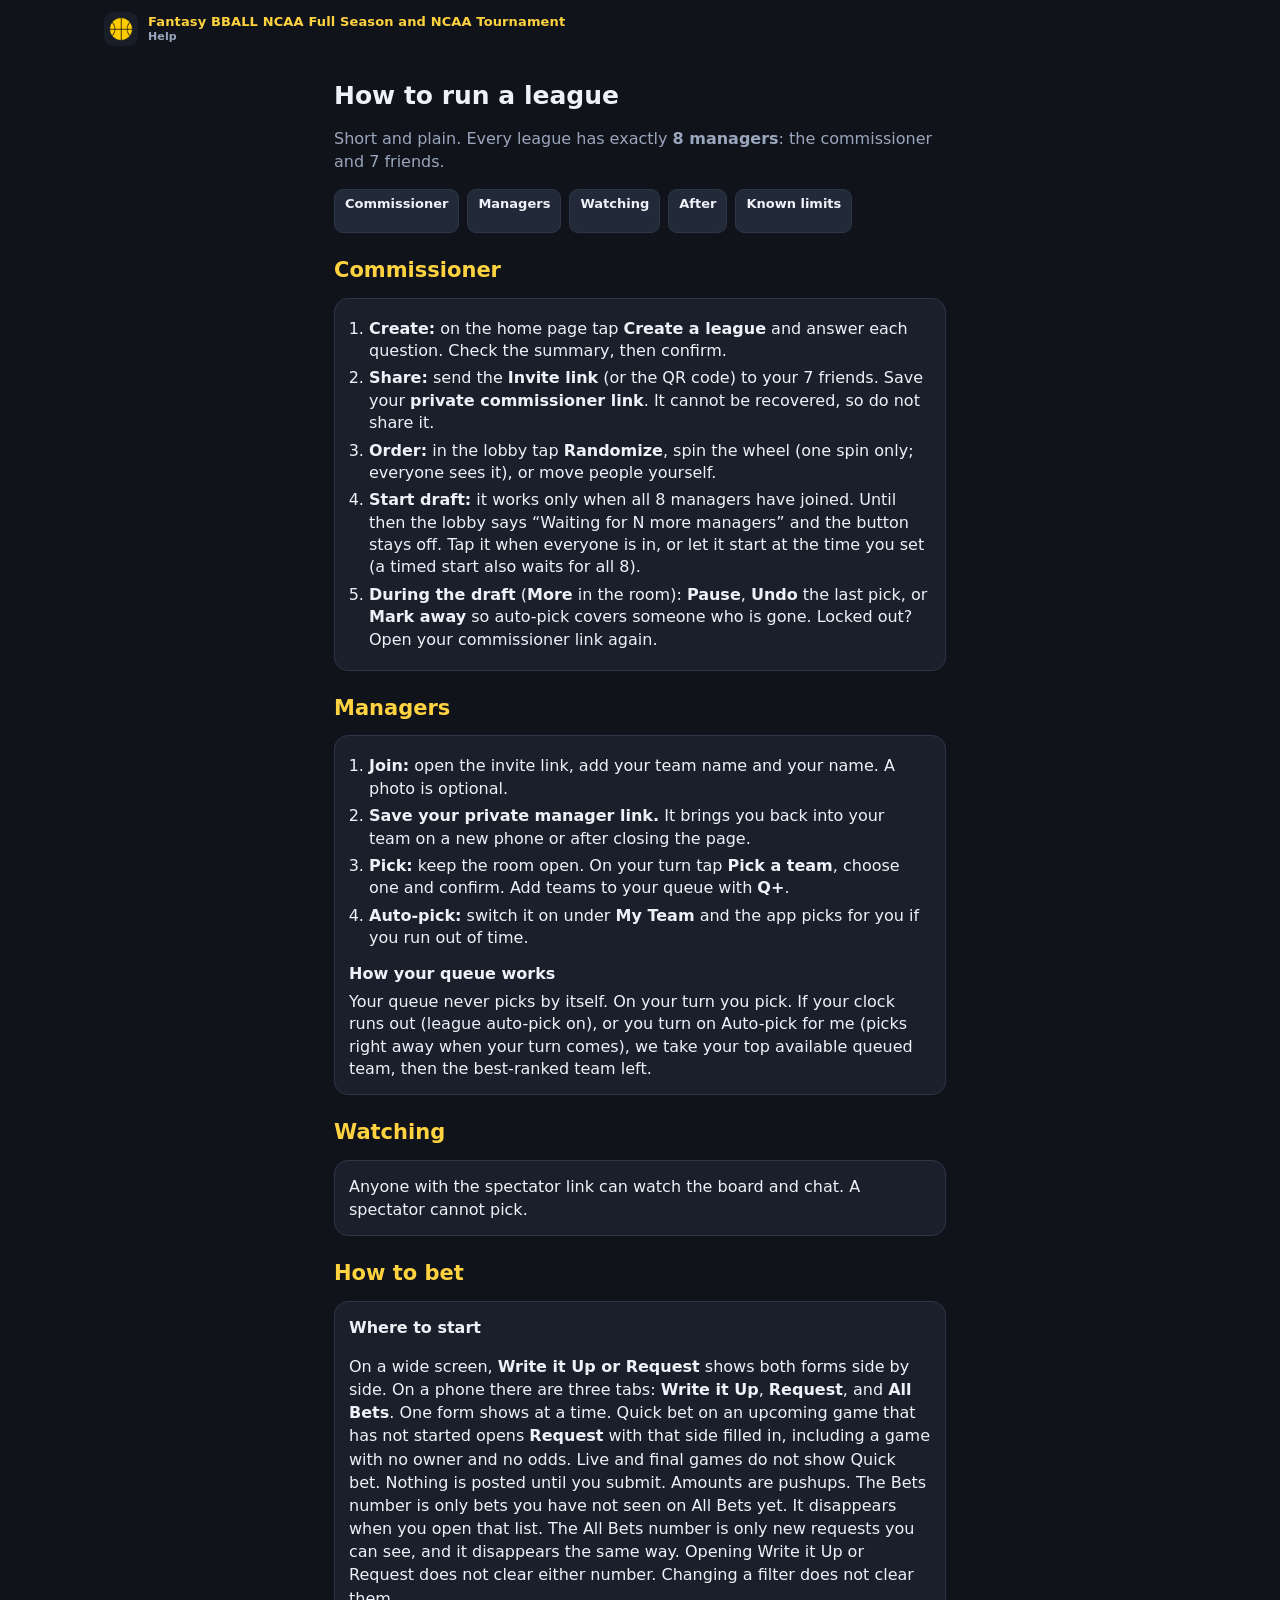
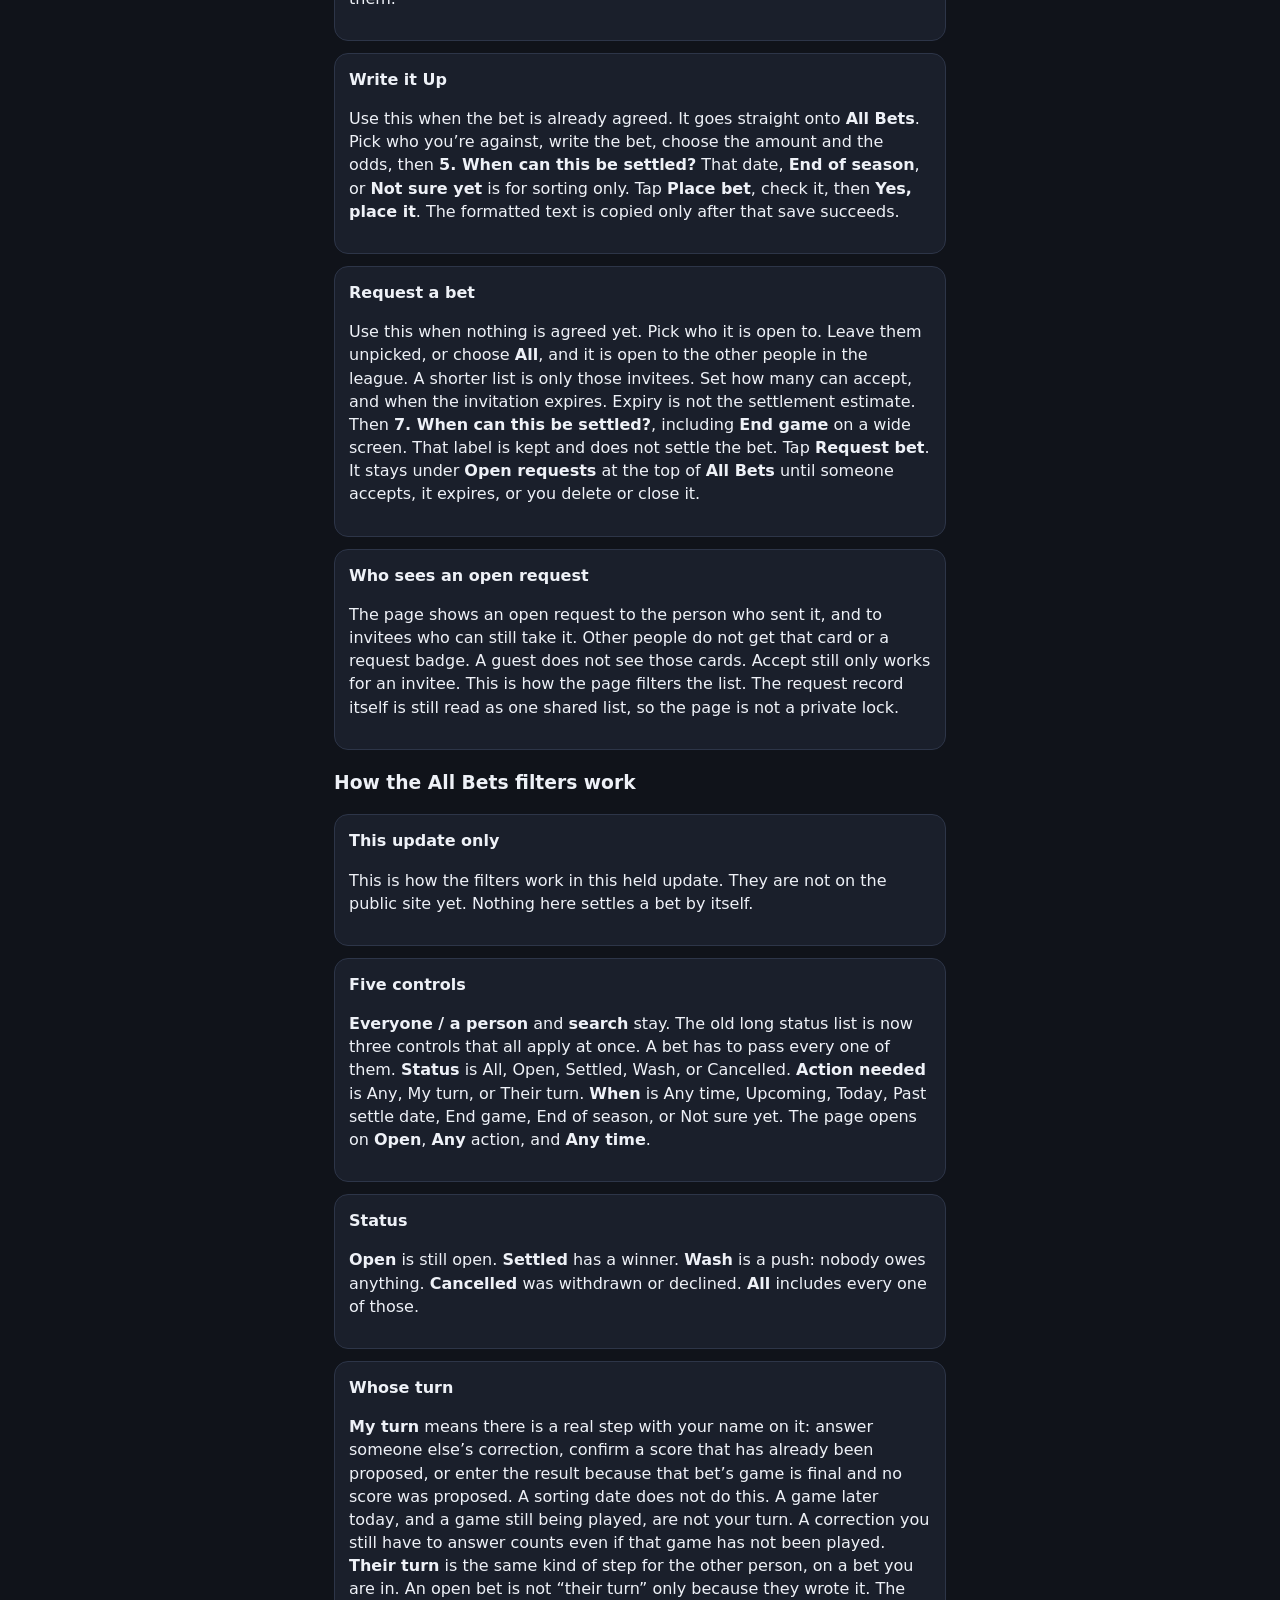
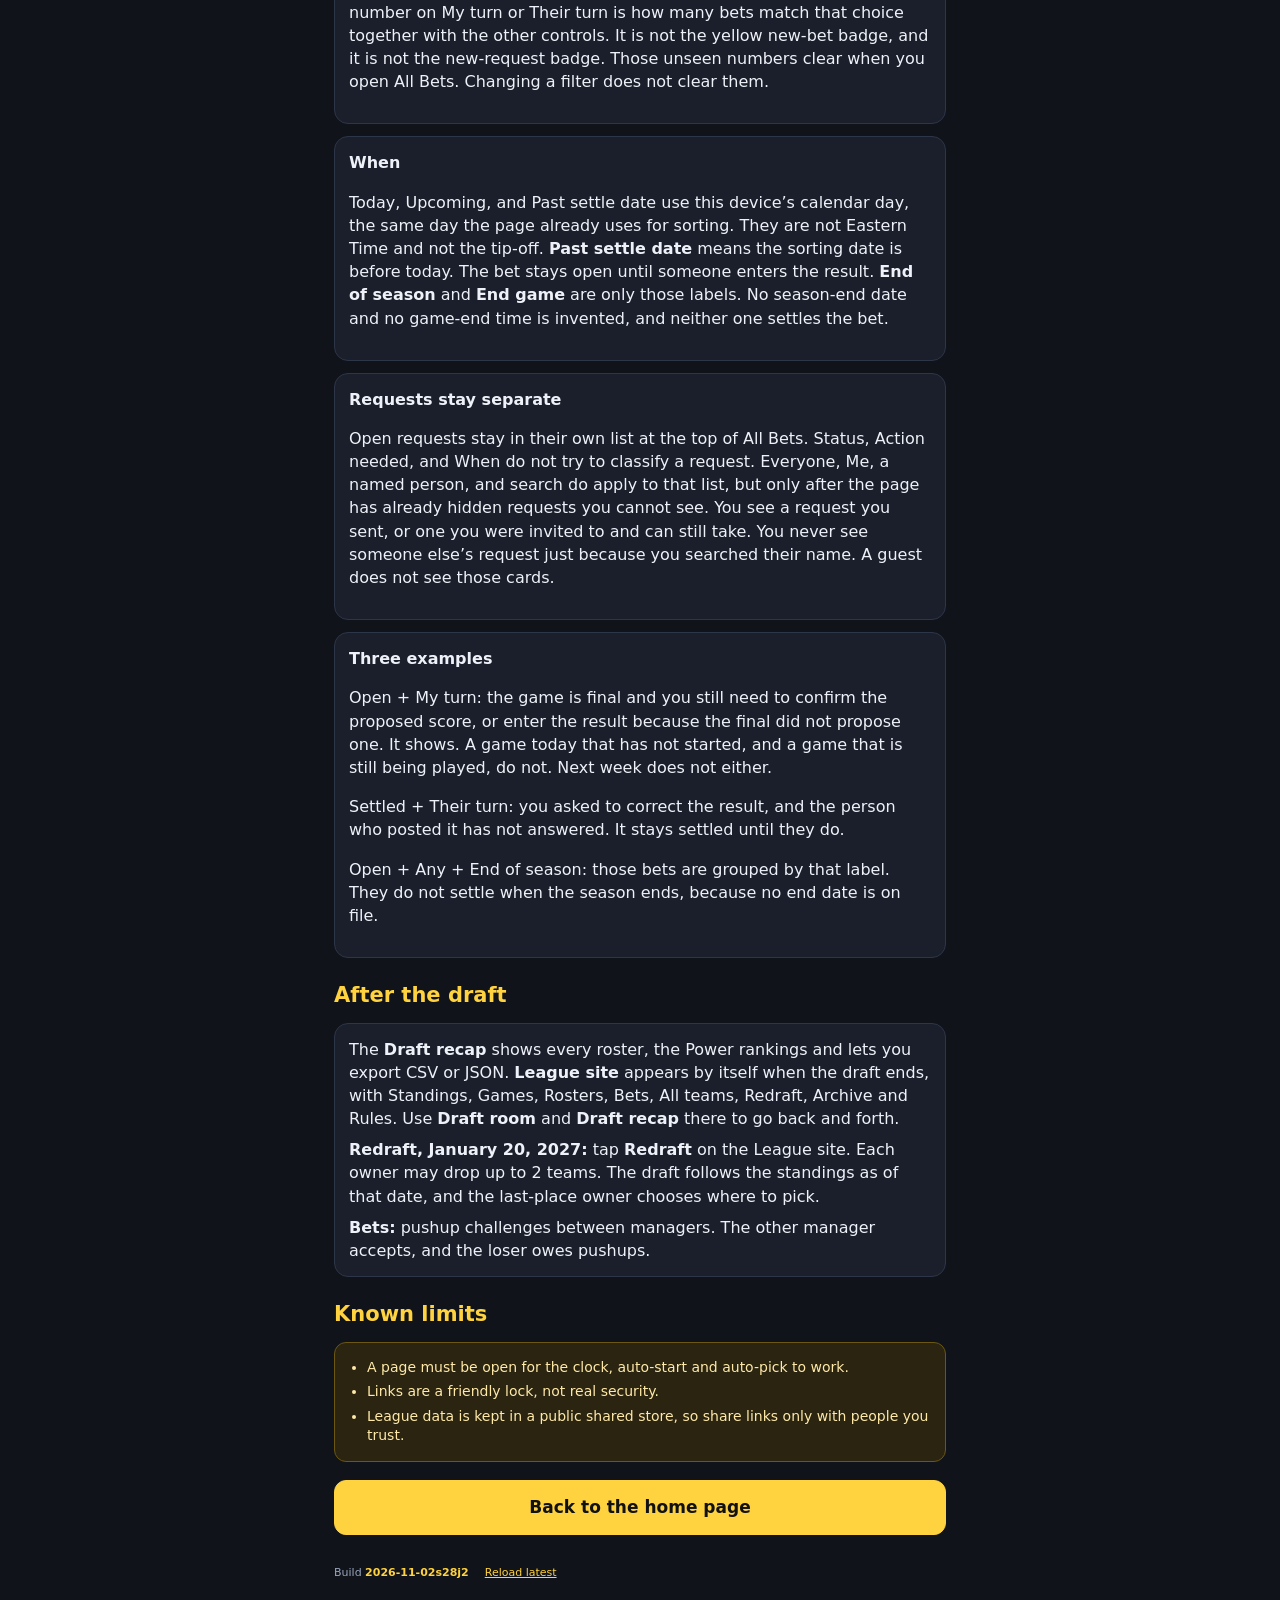
==== commit 39f7ba05: "Hold the shared Bets, Games, and chat alignment. Bring the league site up to the held STOOPIDS behav" ====
--- a/help.html
+++ b/help.html
@@ -49,6 +49,22 @@
 <h2 id="spectators" style="margin-top:22px">Watching</h2>
 <div class="card" id="h_spec"><p style="margin:0">Anyone with the spectator link can watch the board and chat. A spectator cannot pick.</p></div>
 
+<h2 id="howto-newbet" style="margin-top:22px">How to bet</h2>
+<div class="card" id="howto-start"><b>Where to start</b><p>On a wide screen, <b>Write it Up or Request</b> shows both forms side by side. On a phone there are three tabs: <b>Write it Up</b>, <b>Request</b>, and <b>All Bets</b>. One form shows at a time. Quick bet on an upcoming game that has not started opens <b>Request</b> with that side filled in, including a game with no owner and no odds. Live and final games do not show Quick bet. Nothing is posted until you submit. Amounts are pushups. The Bets number is only bets you have not seen on All Bets yet. It disappears when you open that list. The All Bets number is only new requests you can see, and it disappears the same way. Opening Write it Up or Request does not clear either number. Changing a filter does not clear them.</p></div>
+<div class="card"><b>Write it Up</b><p>Use this when the bet is already agreed. It goes straight onto <b>All Bets</b>. Pick who you’re against, write the bet, choose the amount and the odds, then <b>5. When can this be settled?</b> That date, <b>End of season</b>, or <b>Not sure yet</b> is for sorting only. Tap <b>Place bet</b>, check it, then <b>Yes, place it</b>. The formatted text is copied only after that save succeeds.</p></div>
+<div class="card"><b>Request a bet</b><p>Use this when nothing is agreed yet. Pick who it is open to. Leave them unpicked, or choose <b>All</b>, and it is open to the other people in the league. A shorter list is only those invitees. Set how many can accept, and when the invitation expires. Expiry is not the settlement estimate. Then <b>7. When can this be settled?</b>, including <b>End game</b> on a wide screen. That label is kept and does not settle the bet. Tap <b>Request bet</b>. It stays under <b>Open requests</b> at the top of <b>All Bets</b> until someone accepts, it expires, or you delete or close it.</p></div>
+<div class="card"><b>Who sees an open request</b><p>The page shows an open request to the person who sent it, and to invitees who can still take it. Other people do not get that card or a request badge. A guest does not see those cards. Accept still only works for an invitee. This is how the page filters the list. The request record itself is still read as one shared list, so the page is not a private lock.</p></div>
+<section id="howto-filters">
+<h3>How the All Bets filters work</h3>
+<div class="card"><b>This update only</b><p>This is how the filters work in this held update. They are not on the public site yet. Nothing here settles a bet by itself.</p></div>
+<div class="card"><b>Five controls</b><p><b>Everyone / a person</b> and <b>search</b> stay. The old long status list is now three controls that all apply at once. A bet has to pass every one of them. <b>Status</b> is All, Open, Settled, Wash, or Cancelled. <b>Action needed</b> is Any, My turn, or Their turn. <b>When</b> is Any time, Upcoming, Today, Past settle date, End game, End of season, or Not sure yet. The page opens on <b>Open</b>, <b>Any</b> action, and <b>Any time</b>.</p></div>
+<div class="card"><b>Status</b><p><b>Open</b> is still open. <b>Settled</b> has a winner. <b>Wash</b> is a push: nobody owes anything. <b>Cancelled</b> was withdrawn or declined. <b>All</b> includes every one of those.</p></div>
+<div class="card"><b>Whose turn</b><p><b>My turn</b> means there is a real step with your name on it: answer someone else’s correction, confirm a score that has already been proposed, or enter the result because that bet’s game is final and no score was proposed. A sorting date does not do this. A game later today, and a game still being played, are not your turn. A correction you still have to answer counts even if that game has not been played. <b>Their turn</b> is the same kind of step for the other person, on a bet you are in. An open bet is not “their turn” only because they wrote it. The number on My turn or Their turn is how many bets match that choice together with the other controls. It is not the yellow new-bet badge, and it is not the new-request badge. Those unseen numbers clear when you open All Bets. Changing a filter does not clear them.</p></div>
+<div class="card"><b>When</b><p>Today, Upcoming, and Past settle date use this device’s calendar day, the same day the page already uses for sorting. They are not Eastern Time and not the tip-off. <b>Past settle date</b> means the sorting date is before today. The bet stays open until someone enters the result. <b>End of season</b> and <b>End game</b> are only those labels. No season-end date and no game-end time is invented, and neither one settles the bet.</p></div>
+<div class="card"><b>Requests stay separate</b><p>Open requests stay in their own list at the top of All Bets. Status, Action needed, and When do not try to classify a request. Everyone, Me, a named person, and search do apply to that list, but only after the page has already hidden requests you cannot see. You see a request you sent, or one you were invited to and can still take. You never see someone else’s request just because you searched their name. A guest does not see those cards.</p></div>
+<div class="card"><b>Three examples</b><p>Open + My turn: the game is final and you still need to confirm the proposed score, or enter the result because the final did not propose one. It shows. A game today that has not started, and a game that is still being played, do not. Next week does not either.</p><p>Settled + Their turn: you asked to correct the result, and the person who posted it has not answered. It stays settled until they do.</p><p>Open + Any + End of season: those bets are grouped by that label. They do not settle when the season ends, because no end date is on file.</p></div>
+</section>
+
 <h2 id="after" style="margin-top:22px">After the draft</h2>
 <div class="card" id="h_after"><p style="margin:0">The <b>Draft recap</b> shows every roster, the Power rankings and lets you export CSV or JSON. <b>League site</b> appears by itself when the draft ends, with Standings, Games, Rosters, Bets, All teams, Redraft, Archive and Rules. Use <b>Draft room</b> and <b>Draft recap</b> there to go back and forth.</p><p style="margin:8px 0 0"><b>Redraft, January 20, 2027:</b> tap <b>Redraft</b> on the League site. Each owner may drop up to 2 teams. The draft follows the standings as of that date, and the last-place owner chooses where to pick.</p><p style="margin:8px 0 0"><b>Bets:</b> pushup challenges between managers. The other manager accepts, and the loser owes pushups.</p></div>
 
@@ -65,7 +81,7 @@
 </div>
 <script src="js/version.js"></script>
 <script src="js/qr.min.js"></script>
-<script src="shared/ui.js?v=1.23.0"></script>
+<script src="shared/ui.js?v=1.29.0"></script>
 <script src="js/core.js"></script>
 <script src="js/store.js"></script>
 <script src="assets/teams.js"></script>
